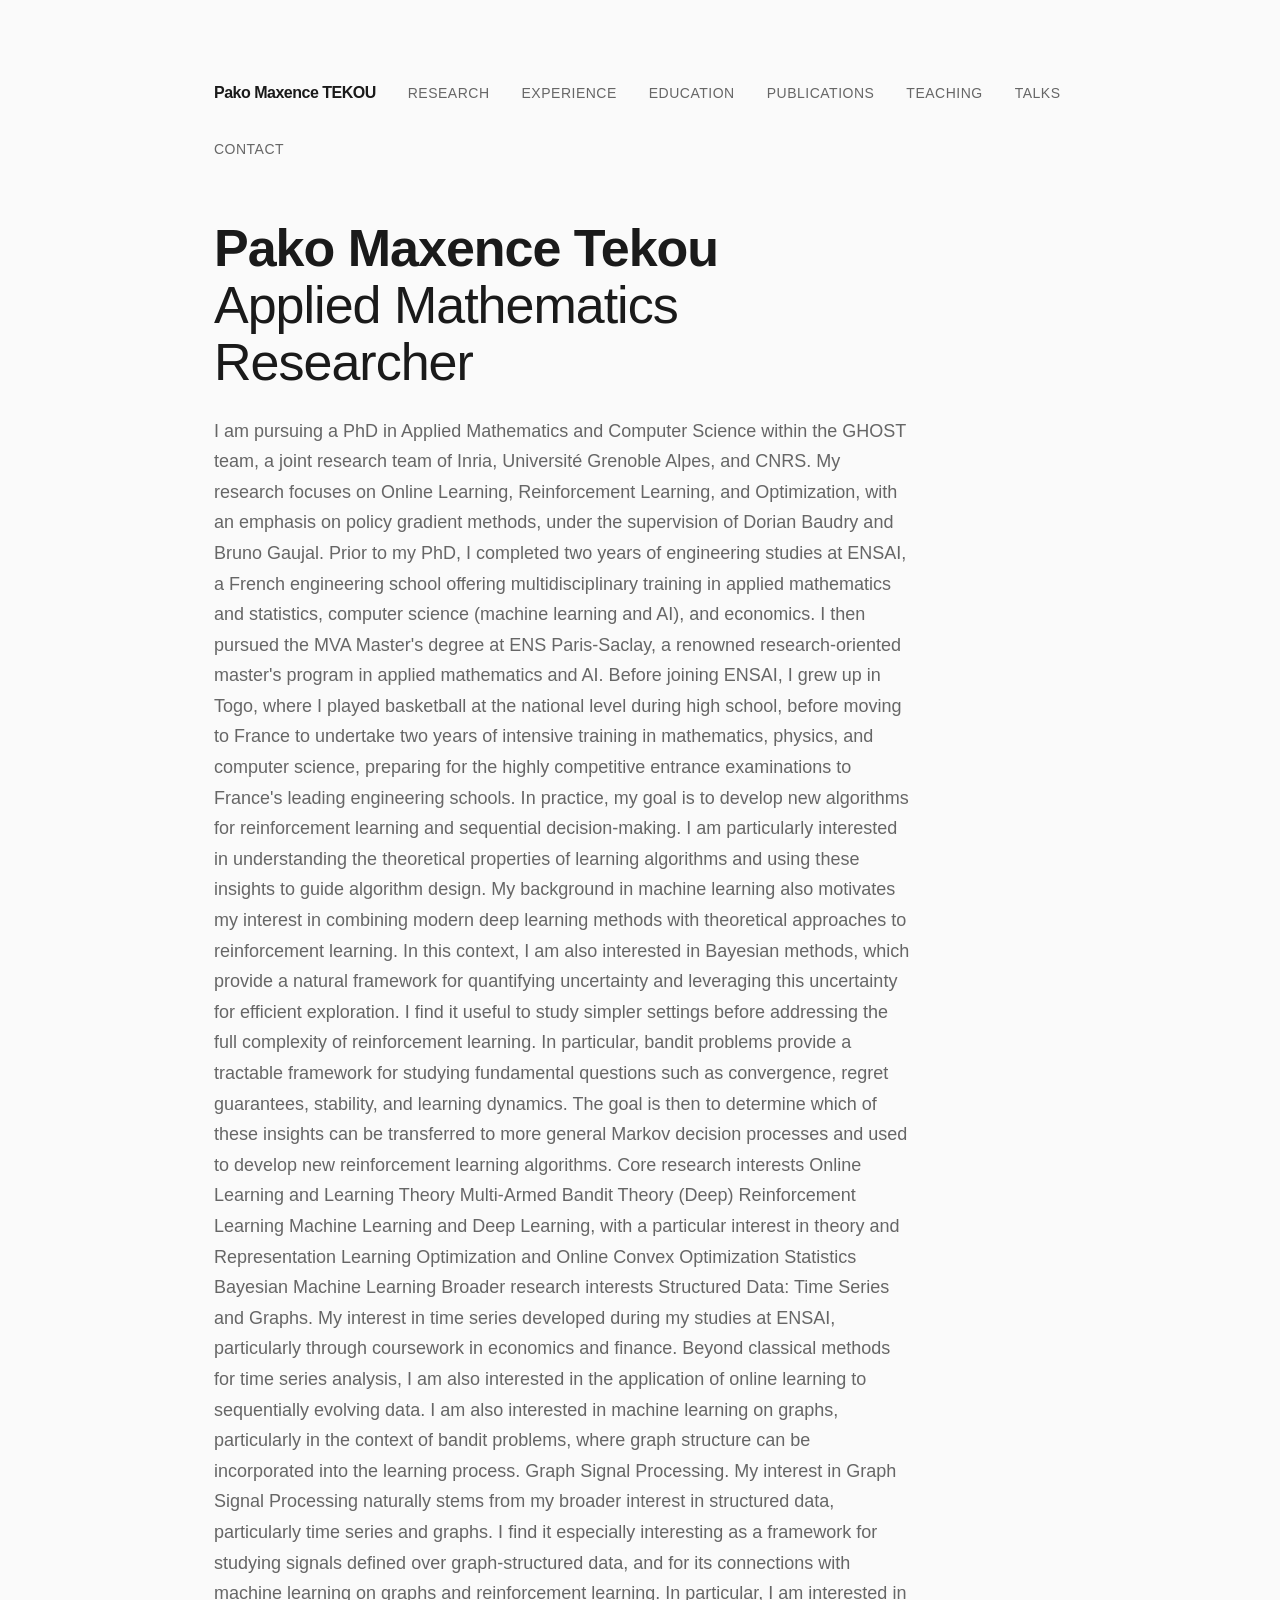
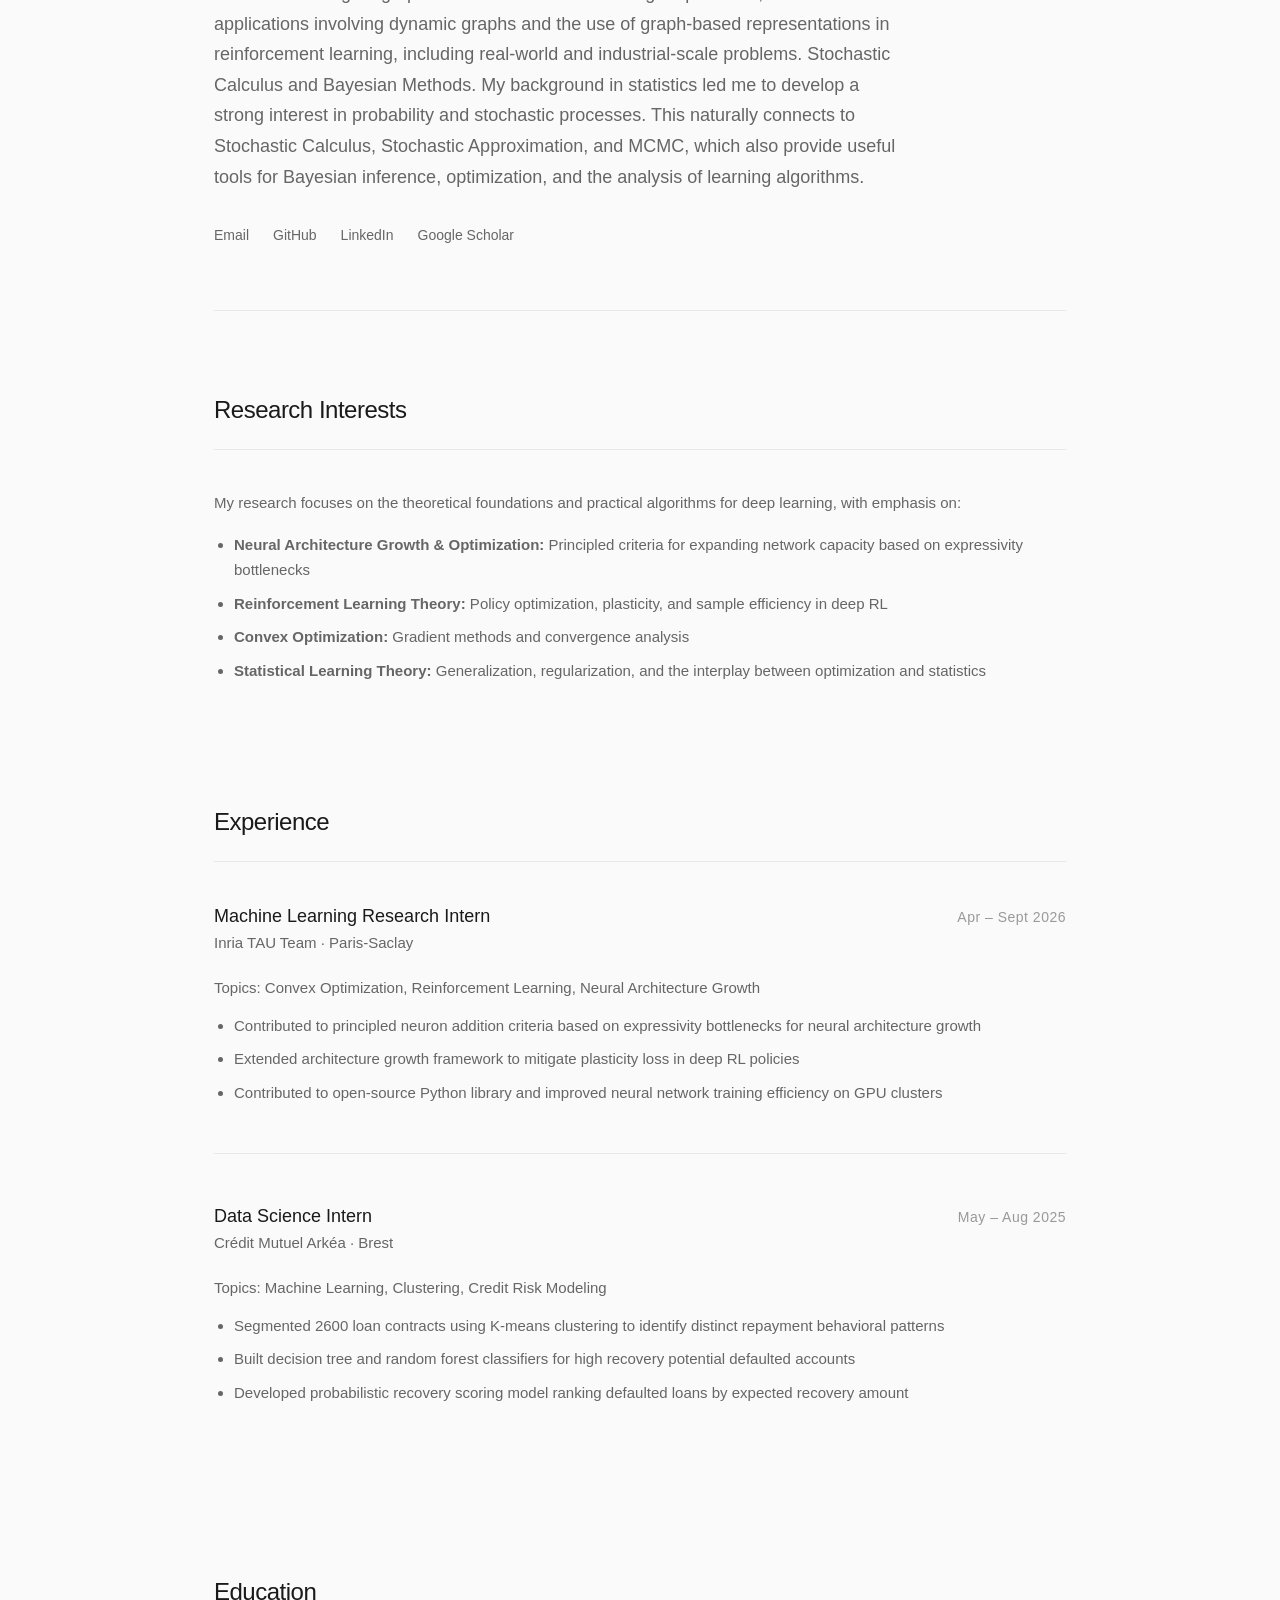
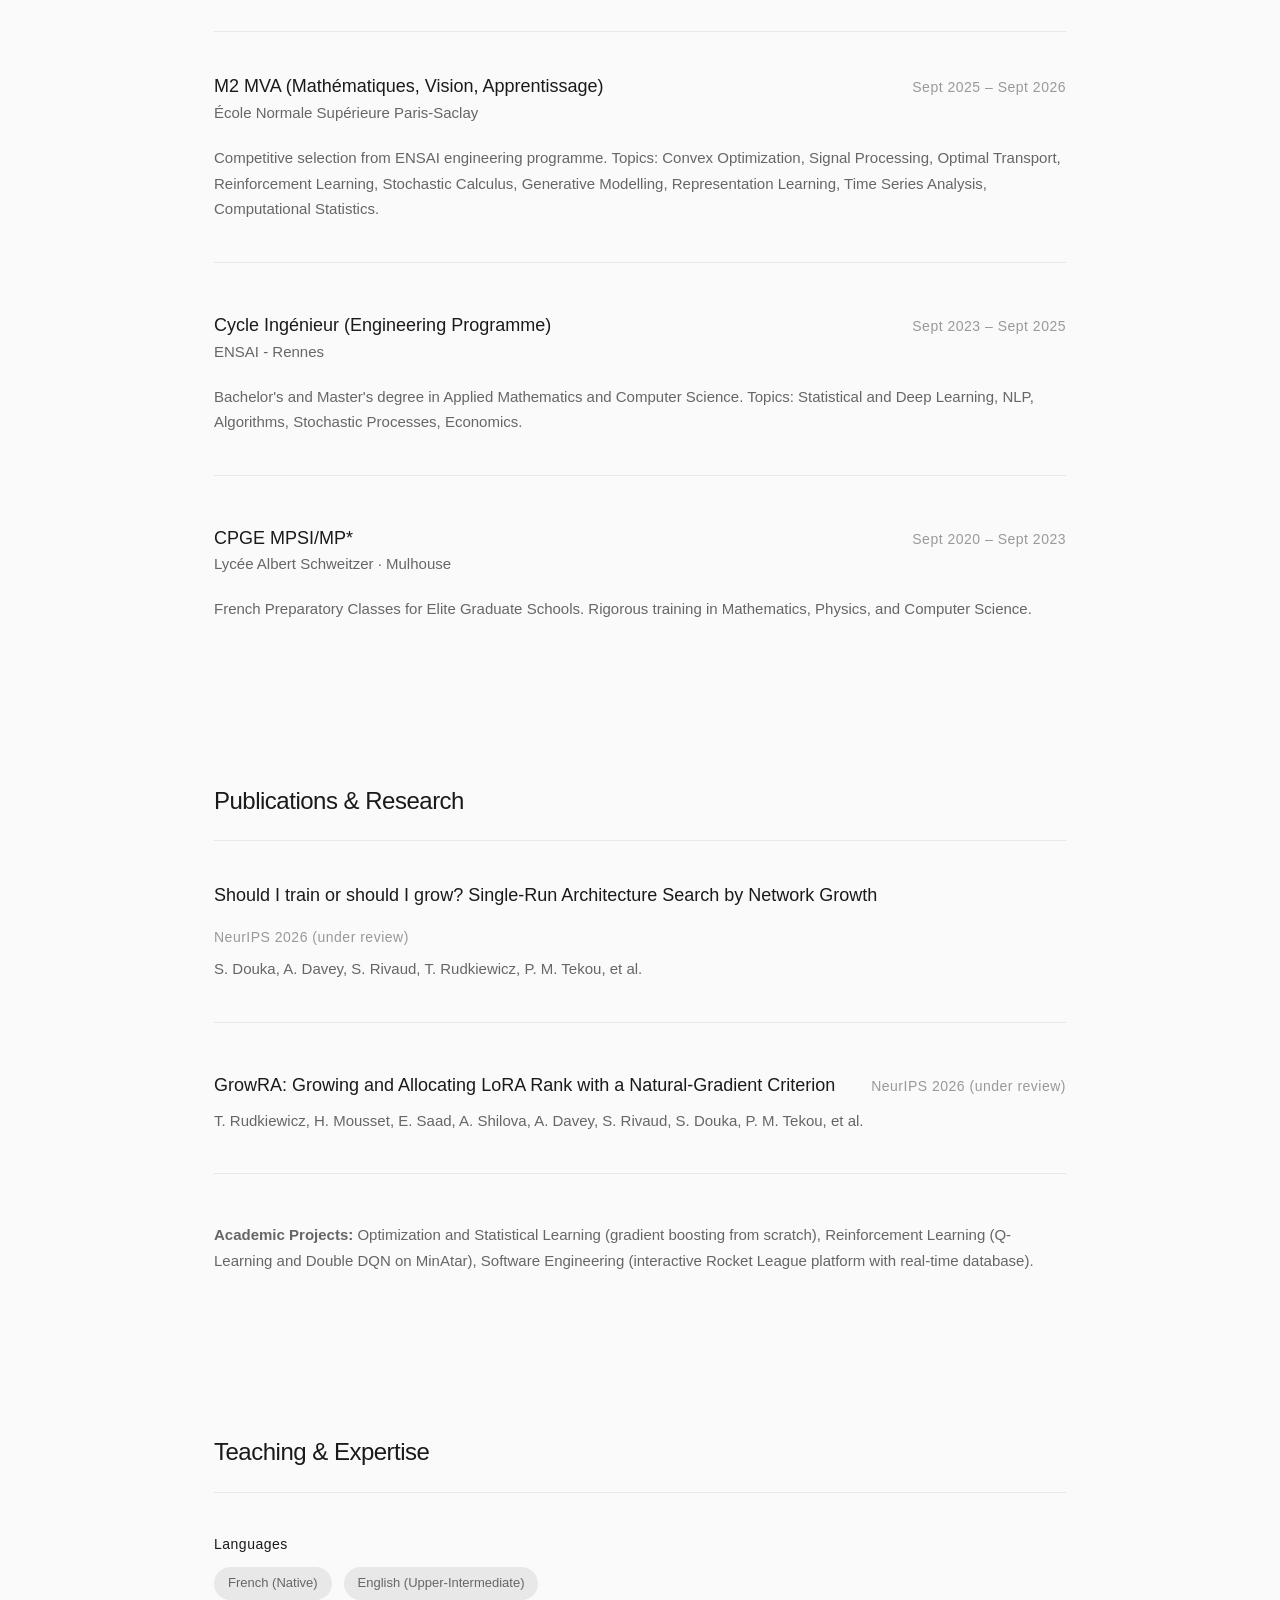
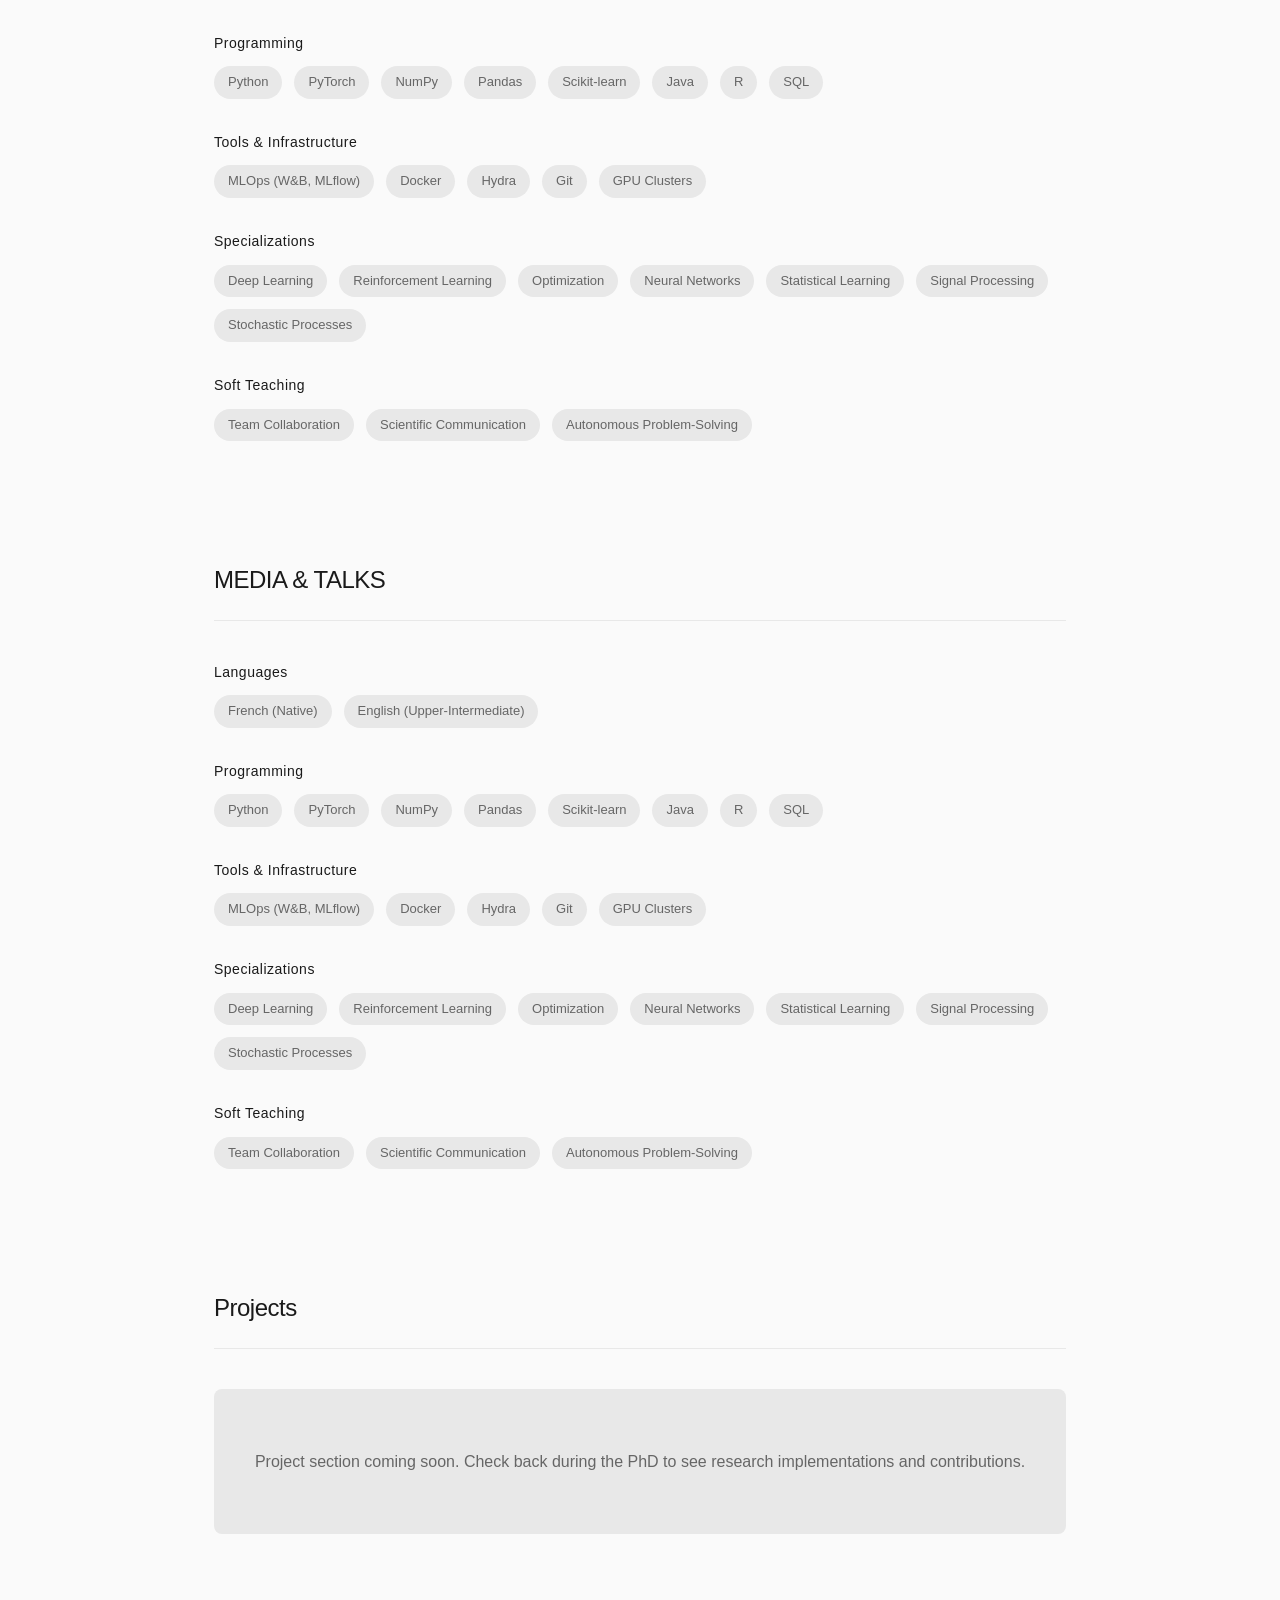
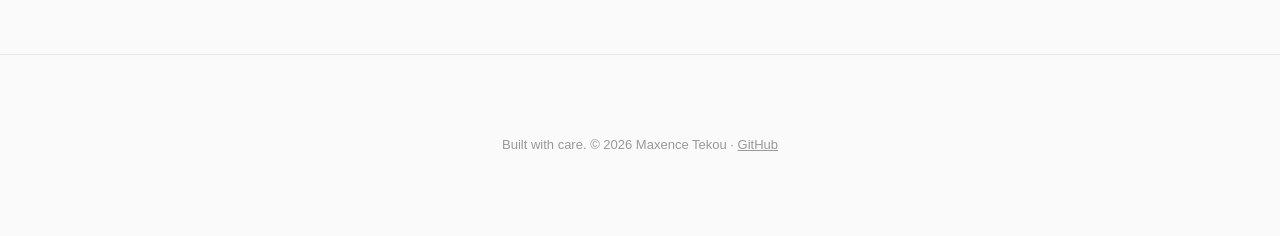
==== docs/index.html @ e15572fa "write the HOME page" ====
<!DOCTYPE html>
<html lang="en">

<head>
    <meta charset="UTF-8">
    <meta name="viewport" content="width=device-width, initial-scale=1.0">
    <meta name="description" content="Pako Maxence TEKOU - Applied Mathematics & Machine Learning. PhD in
    Online learning (Multi-armed bandits), Reinforcement Learning and Optimization">
    <meta name="author" content="Pako Maxence TEKOU">
    <meta property="og:title" content="Pako Maxence TEKOU">
    <meta property="og:description" content="Applied Mathematics researcher. PhD position in RL, Optimization & Theoretical ML.">
    <meta property="og:type" content="website">
    <title>Pako Maxence TEKOU - Applied Mathematics & ML</title>
    <style>
        * {
            margin: 0;
            padding: 0;
            box-sizing: border-box;
        }

        :root {
            --text: #1a1a1a;
            --text-secondary: #666666;
            --text-light: #999999;
            --bg: #fafafa;
            --border: #e8e8e8;
            --accent: #000;
            --transition: 0.25s cubic-bezier(0.4, 0, 0.2, 1);
        }

        @media (prefers-color-scheme: dark) {
            :root {
                --text: #f5f5f5;
                --text-secondary: #b0b0b0;
                --text-light: #808080;
                --bg: #0f0f0f;
                --border: #2a2a2a;
                --accent: #fff;
            }
        }

        body {
            font-family: -apple-system, BlinkMacSystemFont, 'Segoe UI', 'Helvetica Neue', sans-serif;
            background-color: var(--bg);
            color: var(--text);
            line-height: 1.6;
            font-size: 16px;
            overflow-x: hidden;
        }

        /* Layout */
        .container {
            max-width: 900px;
            margin: 0 auto;
            padding: 0 24px;
        }

        header {
            padding: 80px 0 60px;
            border-bottom: 1px solid var(--border);
            margin-bottom: 80px;
        }

        nav {
            display: flex;
            gap: 32px;
            margin-bottom: 60px;
            flex-wrap: wrap;
            align-items: center;
        }

        nav a {
            text-decoration: none;
            color: var(--text-secondary);
            font-size: 14px;
            letter-spacing: 0.5px;
            text-transform: uppercase;
            transition: color var(--transition);
            font-weight: 500;
        }

        nav a:hover {
            color: var(--text);
        }

        .logo {
            color: var(--text);
            font-weight: 600;
            letter-spacing: -0.5px;
            font-size: 16px;
        }

        .header-intro {
            max-width: 700px;
        }

        .header-intro h1 {
            font-size: 52px;
            line-height: 1.1;
            margin-bottom: 24px;
            font-weight: 300;
            letter-spacing: -1px;
        }

        .header-intro .name {
            font-weight: 600;
        }

        .header-intro p {
            font-size: 18px;
            color: var(--text-secondary);
            line-height: 1.7;
            margin-bottom: 32px;
        }

        .contact-links {
            display: flex;
            gap: 24px;
            flex-wrap: wrap;
            font-size: 14px;
        }

        .contact-links a {
            text-decoration: none;
            color: var(--text-secondary);
            transition: color var(--transition);
            position: relative;
            padding-bottom: 2px;
            border-bottom: 1px solid transparent;
        }

        .contact-links a:hover {
            color: var(--text);
            border-bottom-color: var(--text);
        }

        /* Sections */
        section {
            margin-bottom: 120px;
        }

        section h2 {
            font-size: 24px;
            font-weight: 300;
            letter-spacing: -0.5px;
            margin-bottom: 40px;
            padding-bottom: 20px;
            border-bottom: 1px solid var(--border);
        }

        /* Experience & Education */
        .item {
            margin-bottom: 48px;
            padding-bottom: 40px;
            border-bottom: 1px solid var(--border);
        }

        .item:last-child {
            border-bottom: none;
        }

        .item-header {
            display: flex;
            justify-content: space-between;
            align-items: baseline;
            margin-bottom: 8px;
            flex-wrap: wrap;
            gap: 16px;
        }

        .item-title {
            font-size: 18px;
            font-weight: 500;
            color: var(--text);
        }

        .item-date {
            font-size: 14px;
            color: var(--text-light);
            letter-spacing: 0.5px;
        }

        .item-subtitle {
            font-size: 15px;
            color: var(--text-secondary);
            margin-bottom: 12px;
        }

        .item-description {
            color: var(--text-secondary);
            font-size: 15px;
            line-height: 1.7;
        }

        .item-description li {
            margin-left: 20px;
            margin-bottom: 8px;
        }

        /* Teaching */
        .teaching-category {
            margin-bottom: 32px;
        }

        .teaching-category-title {
            font-weight: 500;
            color: var(--text);
            font-size: 14px;
            margin-bottom: 12px;
            letter-spacing: 0.5px;
        }

        .teaching-tags {
            display: flex;
            flex-wrap: wrap;
            gap: 12px;
        }

        .teaching-tag {
            background-color: var(--border);
            color: var(--text-secondary);
            padding: 6px 14px;
            border-radius: 20px;
            font-size: 13px;
            transition: all var(--transition);
            cursor: default;
        }

        .teaching-tag:hover {
            background-color: var(--accent);
            color: var(--bg);
        }

        /* Projects placeholder */
        .project-placeholder {
            padding: 60px 24px;
            background-color: var(--border);
            border-radius: 8px;
            text-align: center;
            color: var(--text-secondary);
        }

        /* Footer */
        footer {
            padding: 80px 0;
            margin-top: 120px;
            border-top: 1px solid var(--border);
            text-align: center;
            font-size: 13px;
            color: var(--text-light);
        }

        /* Responsive */
        @media (max-width: 700px) {
            .container {
                padding: 0 16px;
            }

            header {
                padding: 60px 0 40px;
                margin-bottom: 60px;
            }

            .header-intro h1 {
                font-size: 36px;
            }

            .header-intro p {
                font-size: 16px;
            }

            nav {
                gap: 20px;
            }

            section {
                margin-bottom: 80px;
            }

            section h2 {
                font-size: 20px;
                margin-bottom: 32px;
            }

            .item-header {
                flex-direction: column;
                align-items: flex-start;
            }

            .item-date {
                order: -1;
            }
        }

        /* Smooth scrolling */
        html {
            scroll-behavior: smooth;
        }

        /* Selection */
        ::selection {
            background-color: var(--accent);
            color: var(--bg);
        }
    </style>
</head>

<body>
    <div class="container">
        <header id="top">
            <nav>
                <span class="logo">Pako Maxence TEKOU</span>
                <a href="#research">Research</a>
                <a href="#experience">Experience</a>
                <a href="#education">Education</a>
                <a href="#publications">Publications</a>
                <a href="#teaching">Teaching</a>
                <a href="#talks">Talks</a>
                <a href="#contact">Contact</a>
            </nav>

            <div class="header-intro">
                <h1>
                    <span class="name">Pako Maxence Tekou</span><br>
                    Applied Mathematics Researcher
                </h1>
                <p>
                    I am pursuing a PhD in Applied Mathematics and Computer Science within the GHOST team, a joint research team of
                    Inria, Université Grenoble Alpes, and CNRS. My research focuses on Online Learning, Reinforcement Learning, and
                    Optimization, with an emphasis on policy gradient methods, under the supervision of Dorian Baudry and Bruno Gaujal.

                    Prior to my PhD, I completed two years of engineering studies at ENSAI, a French engineering school offering
                    multidisciplinary training in applied mathematics and statistics, computer science (machine learning and AI),
                    and economics. I then pursued the MVA Master's degree at ENS Paris-Saclay, a renowned research-oriented master's
                    program in applied mathematics and AI.

                    Before joining ENSAI, I grew up in Togo, where I played basketball at the national level during high school,
                    before moving to France to undertake two years of intensive training in mathematics, physics, and computer science,
                    preparing for the highly competitive entrance examinations to France's leading engineering schools.


                    In practice, my goal is to develop new algorithms for reinforcement learning and sequential decision-making.
                    I am particularly interested in understanding the theoretical properties of learning algorithms and using these
                    insights to guide algorithm design. My background in machine learning also motivates my interest in combining
                    modern deep learning methods with theoretical approaches to reinforcement learning. In this context,
                    I am also interested in Bayesian methods, which provide a natural framework for quantifying uncertainty and
                    leveraging this uncertainty for efficient exploration.

                    I find it useful to study simpler settings before addressing the full complexity of reinforcement learning.
                    In particular, bandit problems provide a tractable framework for studying fundamental questions such as convergence,
                    regret guarantees, stability, and learning dynamics. The goal is then to determine which of these insights
                    can be transferred to more general Markov decision processes and used to develop new reinforcement learning
                    algorithms.

                    Core research interests
                    Online Learning and Learning Theory
                    Multi-Armed Bandit Theory
                    (Deep) Reinforcement Learning
                    Machine Learning and Deep Learning, with a particular interest in theory and Representation Learning
                    Optimization and Online Convex Optimization
                    Statistics
                    Bayesian Machine Learning



                    Broader research interests
                    Structured Data: Time Series and Graphs. My interest in time series developed during my studies at ENSAI,
                    particularly through coursework in economics and finance. Beyond classical methods for time series analysis,
                    I am also interested in the application of online learning to sequentially evolving data. I am also interested
                    in machine learning on graphs, particularly in the context of bandit problems, where graph structure can be
                    incorporated into the learning process.

                    Graph Signal Processing. My interest in Graph Signal Processing naturally stems from my broader interest in
                    structured data, particularly time series and graphs. I find it especially interesting as a framework for studying
                    signals defined over graph-structured data, and for its connections with machine learning on graphs and reinforcement
                    learning. In particular, I am interested in applications involving dynamic graphs and the use of graph-based
                    representations in reinforcement learning, including real-world and industrial-scale problems.

                    Stochastic Calculus and Bayesian Methods. My background in statistics led me to develop a strong interest in
                    probability and stochastic processes. This naturally connects to Stochastic Calculus, Stochastic Approximation,
                    and MCMC, which also provide useful tools for Bayesian inference, optimization, and the analysis of learning
                    algorithms.
                </p>
                <div class="contact-links" id="contact">
                    <a href="mailto:tekoumax15@gmail.com">Email</a>
                    <a href="https://github.com/maxencelebaron" target="_blank">GitHub</a>
                    <a href="https://linkedin.com/in/pakomaxencetekou" target="_blank">LinkedIn</a>
                    <a href="https://scholar.google.com" target="_blank">Google Scholar</a>
                </div>
            </div>
        </header>

        <section id="research">
            <h2>Research Interests</h2>
            <div class="item-description">
                <p>
                    My research focuses on the theoretical foundations and practical algorithms for deep learning,
                    with emphasis on:
                </p>
                <ul style="margin-top: 16px;">
                    <li><strong>Neural Architecture Growth & Optimization:</strong> Principled criteria for expanding network capacity based on expressivity bottlenecks</li>
                    <li><strong>Reinforcement Learning Theory:</strong> Policy optimization, plasticity, and sample efficiency in deep RL</li>
                    <li><strong>Convex Optimization:</strong> Gradient methods and convergence analysis</li>
                    <li><strong>Statistical Learning Theory:</strong> Generalization, regularization, and the interplay between optimization and statistics</li>
                </ul>
            </div>
        </section>

        <section id="experience">
            <h2>Experience</h2>

            <div class="item">
                <div class="item-header">
                    <div>
                        <div class="item-title">Machine Learning Research Intern</div>
                        <div class="item-subtitle">Inria TAU Team · Paris-Saclay</div>
                    </div>
                    <div class="item-date">Apr – Sept 2026</div>
                </div>
                <div class="item-description">
                    Topics: Convex Optimization, Reinforcement Learning, Neural Architecture Growth
                    <ul style="margin-top: 12px;">
                        <li>Contributed to principled neuron addition criteria based on expressivity bottlenecks for neural architecture growth</li>
                        <li>Extended architecture growth framework to mitigate plasticity loss in deep RL policies</li>
                        <li>Contributed to open-source Python library and improved neural network training efficiency on GPU clusters</li>
                    </ul>
                </div>
            </div>

            <div class="item">
                <div class="item-header">
                    <div>
                        <div class="item-title">Data Science Intern</div>
                        <div class="item-subtitle">Crédit Mutuel Arkéa · Brest</div>
                    </div>
                    <div class="item-date">May – Aug 2025</div>
                </div>
                <div class="item-description">
                    Topics: Machine Learning, Clustering, Credit Risk Modeling
                    <ul style="margin-top: 12px;">
                        <li>Segmented 2600 loan contracts using K-means clustering to identify distinct repayment behavioral patterns</li>
                        <li>Built decision tree and random forest classifiers for high recovery potential defaulted accounts</li>
                        <li>Developed probabilistic recovery scoring model ranking defaulted loans by expected recovery amount</li>
                    </ul>
                </div>
            </div>
        </section>

        <section id="education">
            <h2>Education</h2>

            <div class="item">
                <div class="item-header">
                    <div>
                        <div class="item-title">M2 MVA (Mathématiques, Vision, Apprentissage)</div>
                        <div class="item-subtitle">École Normale Supérieure Paris-Saclay</div>
                    </div>
                    <div class="item-date">Sept 2025 – Sept 2026</div>
                </div>
                <div class="item-description">
                    Competitive selection from ENSAI engineering programme. Topics: Convex Optimization,
                    Signal Processing, Optimal Transport, Reinforcement Learning, Stochastic Calculus,
                    Generative Modelling, Representation Learning, Time Series Analysis, Computational Statistics.
                </div>
            </div>

            <div class="item">
                <div class="item-header">
                    <div>
                        <div class="item-title">Cycle Ingénieur (Engineering Programme)</div>
                        <div class="item-subtitle">ENSAI - Rennes</div>
                    </div>
                    <div class="item-date">Sept 2023 – Sept 2025</div>
                </div>
                <div class="item-description">
                    Bachelor's and Master's degree in Applied Mathematics and Computer Science.
                    Topics: Statistical and Deep Learning, NLP, Algorithms, Stochastic Processes, Economics.
                </div>
            </div>

            <div class="item">
                <div class="item-header">
                    <div>
                        <div class="item-title">CPGE MPSI/MP*</div>
                        <div class="item-subtitle">Lycée Albert Schweitzer · Mulhouse</div>
                    </div>
                    <div class="item-date">Sept 2020 – Sept 2023</div>
                </div>
                <div class="item-description">
                    French Preparatory Classes for Elite Graduate Schools.
                    Rigorous training in Mathematics, Physics, and Computer Science.
                </div>
            </div>
        </section>

        <section id="publications">
            <h2>Publications & Research</h2>

            <div class="item">
                <div class="item-header">
                    <div>
                        <div class="item-title">Should I train or should I grow? Single-Run Architecture Search by Network Growth</div>
                    </div>
                    <div class="item-date">NeurIPS 2026 (under review)</div>
                </div>
                <div class="item-description">
                    S. Douka, A. Davey, S. Rivaud, T. Rudkiewicz, P. M. Tekou, et al.
                </div>
            </div>

            <div class="item">
                <div class="item-header">
                    <div>
                        <div class="item-title">GrowRA: Growing and Allocating LoRA Rank with a Natural-Gradient Criterion</div>
                    </div>
                    <div class="item-date">NeurIPS 2026 (under review)</div>
                </div>
                <div class="item-description">
                    T. Rudkiewicz, H. Mousset, E. Saad, A. Shilova, A. Davey, S. Rivaud, S. Douka, P. M. Tekou, et al.
                </div>
            </div>

            <div class="item" style="border-bottom: none;">
                <div class="item-description">
                    <strong>Academic Projects:</strong> Optimization and Statistical Learning (gradient boosting from scratch),
                    Reinforcement Learning (Q-Learning and Double DQN on MinAtar), Software Engineering (interactive Rocket League
                    platform with real-time database).
                </div>
            </div>
        </section>

        <section id="teaching">
            <h2>Teaching & Expertise</h2>

            <div class="teaching-category">
                <div class="teaching-category-title">Languages</div>
                <div class="teaching-tags">
                    <span class="teaching-tag">French (Native)</span>
                    <span class="teaching-tag">English (Upper-Intermediate)</span>
                </div>
            </div>

            <div class="teaching-category">
                <div class="teaching-category-title">Programming</div>
                <div class="teaching-tags">
                    <span class="teaching-tag">Python</span>
                    <span class="teaching-tag">PyTorch</span>
                    <span class="teaching-tag">NumPy</span>
                    <span class="teaching-tag">Pandas</span>
                    <span class="teaching-tag">Scikit-learn</span>
                    <span class="teaching-tag">Java</span>
                    <span class="teaching-tag">R</span>
                    <span class="teaching-tag">SQL</span>
                </div>
            </div>

            <div class="teaching-category">
                <div class="teaching-category-title">Tools & Infrastructure</div>
                <div class="teaching-tags">
                    <span class="teaching-tag">MLOps (W&B, MLflow)</span>
                    <span class="teaching-tag">Docker</span>
                    <span class="teaching-tag">Hydra</span>
                    <span class="teaching-tag">Git</span>
                    <span class="teaching-tag">GPU Clusters</span>
                </div>
            </div>

            <div class="teaching-category">
                <div class="teaching-category-title">Specializations</div>
                <div class="teaching-tags">
                    <span class="teaching-tag">Deep Learning</span>
                    <span class="teaching-tag">Reinforcement Learning</span>
                    <span class="teaching-tag">Optimization</span>
                    <span class="teaching-tag">Neural Networks</span>
                    <span class="teaching-tag">Statistical Learning</span>
                    <span class="teaching-tag">Signal Processing</span>
                    <span class="teaching-tag">Stochastic Processes</span>
                </div>
            </div>

            <div class="teaching-category">
                <div class="teaching-category-title">Soft Teaching</div>
                <div class="teaching-tags">
                    <span class="teaching-tag">Team Collaboration</span>
                    <span class="teaching-tag">Scientific Communication</span>
                    <span class="teaching-tag">Autonomous Problem-Solving</span>
                </div>
            </div>
        </section>

        <section id="talks">
            <h2>MEDIA & TALKS</h2>

            <div class="teaching-category">
                <div class="teaching-category-title">Languages</div>
                <div class="teaching-tags">
                    <span class="teaching-tag">French (Native)</span>
                    <span class="teaching-tag">English (Upper-Intermediate)</span>
                </div>
            </div>

            <div class="teaching-category">
                <div class="teaching-category-title">Programming</div>
                <div class="teaching-tags">
                    <span class="teaching-tag">Python</span>
                    <span class="teaching-tag">PyTorch</span>
                    <span class="teaching-tag">NumPy</span>
                    <span class="teaching-tag">Pandas</span>
                    <span class="teaching-tag">Scikit-learn</span>
                    <span class="teaching-tag">Java</span>
                    <span class="teaching-tag">R</span>
                    <span class="teaching-tag">SQL</span>
                </div>
            </div>

            <div class="teaching-category">
                <div class="teaching-category-title">Tools & Infrastructure</div>
                <div class="teaching-tags">
                    <span class="teaching-tag">MLOps (W&B, MLflow)</span>
                    <span class="teaching-tag">Docker</span>
                    <span class="teaching-tag">Hydra</span>
                    <span class="teaching-tag">Git</span>
                    <span class="teaching-tag">GPU Clusters</span>
                </div>
            </div>

            <div class="teaching-category">
                <div class="teaching-category-title">Specializations</div>
                <div class="teaching-tags">
                    <span class="teaching-tag">Deep Learning</span>
                    <span class="teaching-tag">Reinforcement Learning</span>
                    <span class="teaching-tag">Optimization</span>
                    <span class="teaching-tag">Neural Networks</span>
                    <span class="teaching-tag">Statistical Learning</span>
                    <span class="teaching-tag">Signal Processing</span>
                    <span class="teaching-tag">Stochastic Processes</span>
                </div>
            </div>

            <div class="teaching-category">
                <div class="teaching-category-title">Soft Teaching</div>
                <div class="teaching-tags">
                    <span class="teaching-tag">Team Collaboration</span>
                    <span class="teaching-tag">Scientific Communication</span>
                    <span class="teaching-tag">Autonomous Problem-Solving</span>
                </div>
            </div>
        </section>

        <section>
            <h2>Projects</h2>
            <div class="project-placeholder">
                <p>Project section coming soon. Check back during the PhD to see research implementations and contributions.</p>
            </div>
        </section>
    </div>

    <footer>
        <p>Built with care. © 2026 Maxence Tekou · <a href="https://github.com/maxencelebaron" target="_blank" style="color: inherit; text-decoration: underline;">GitHub</a></p>
    </footer>
</body>

</html>
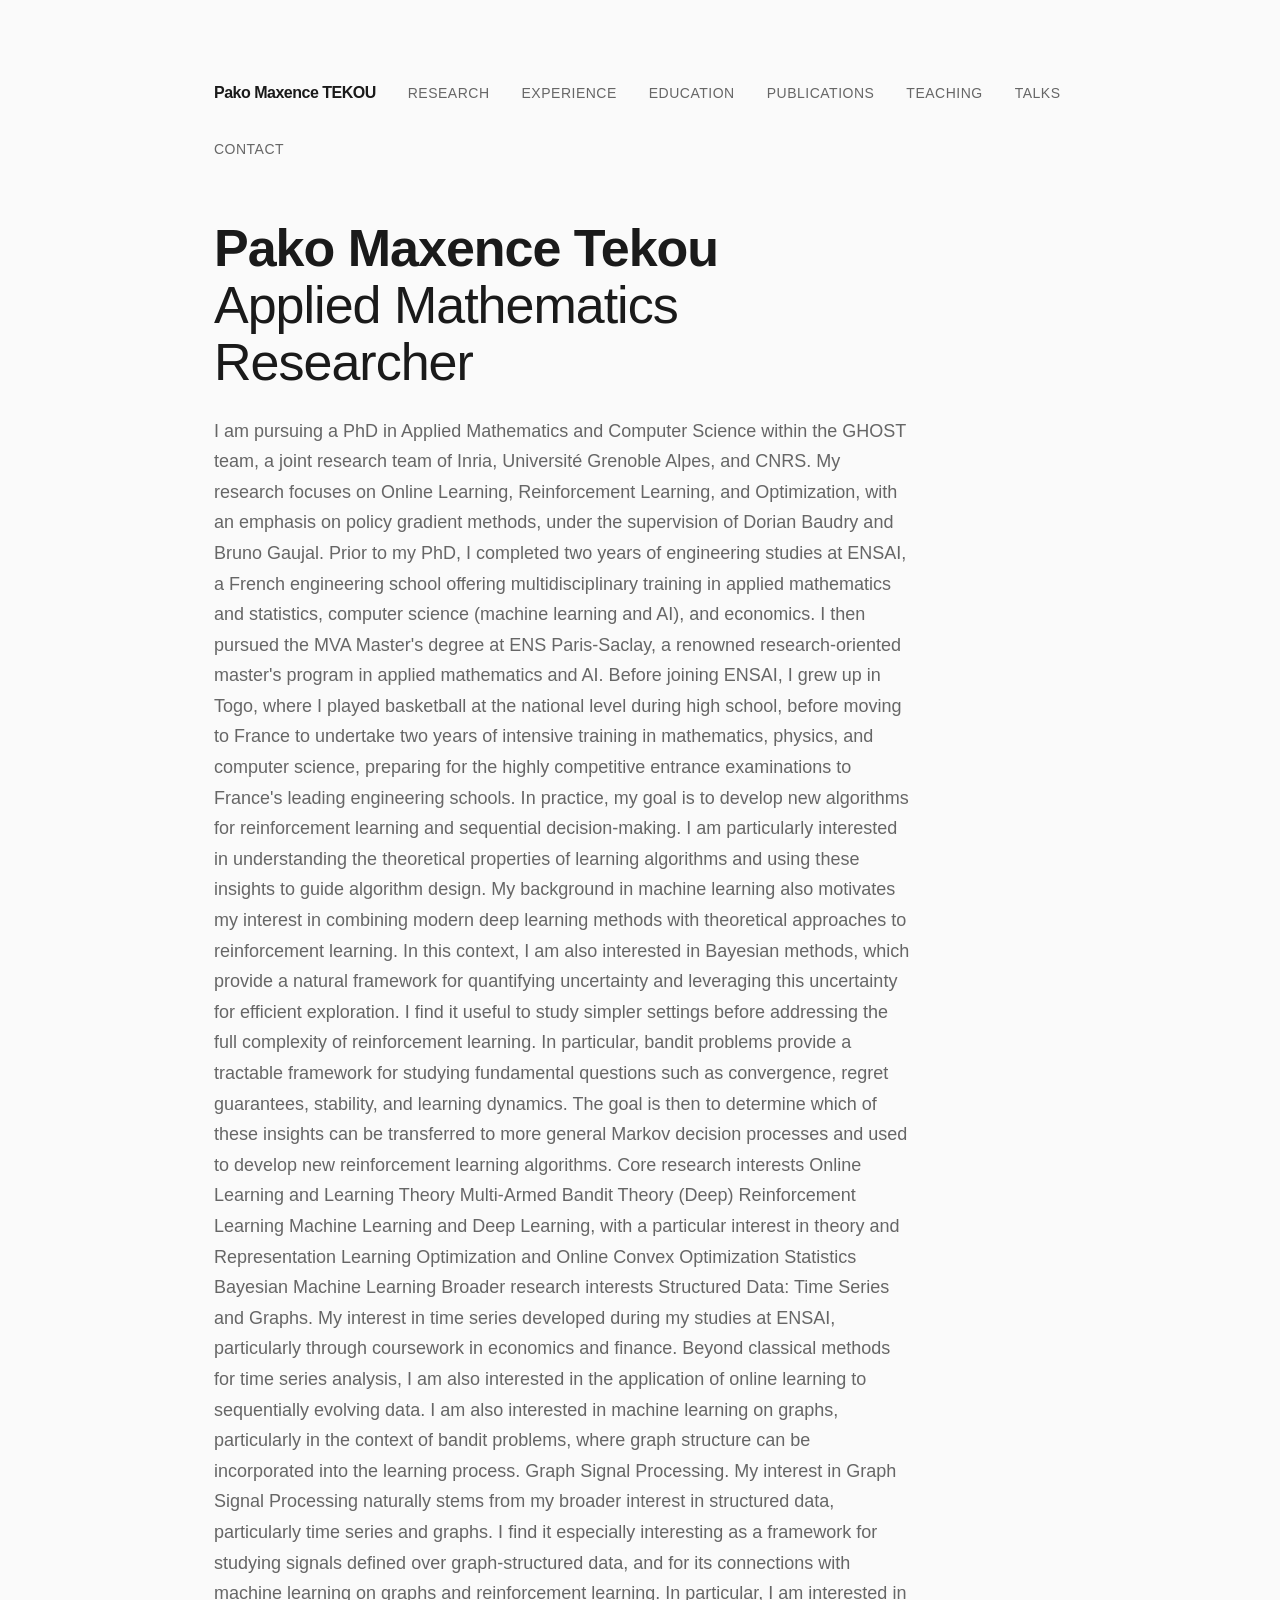
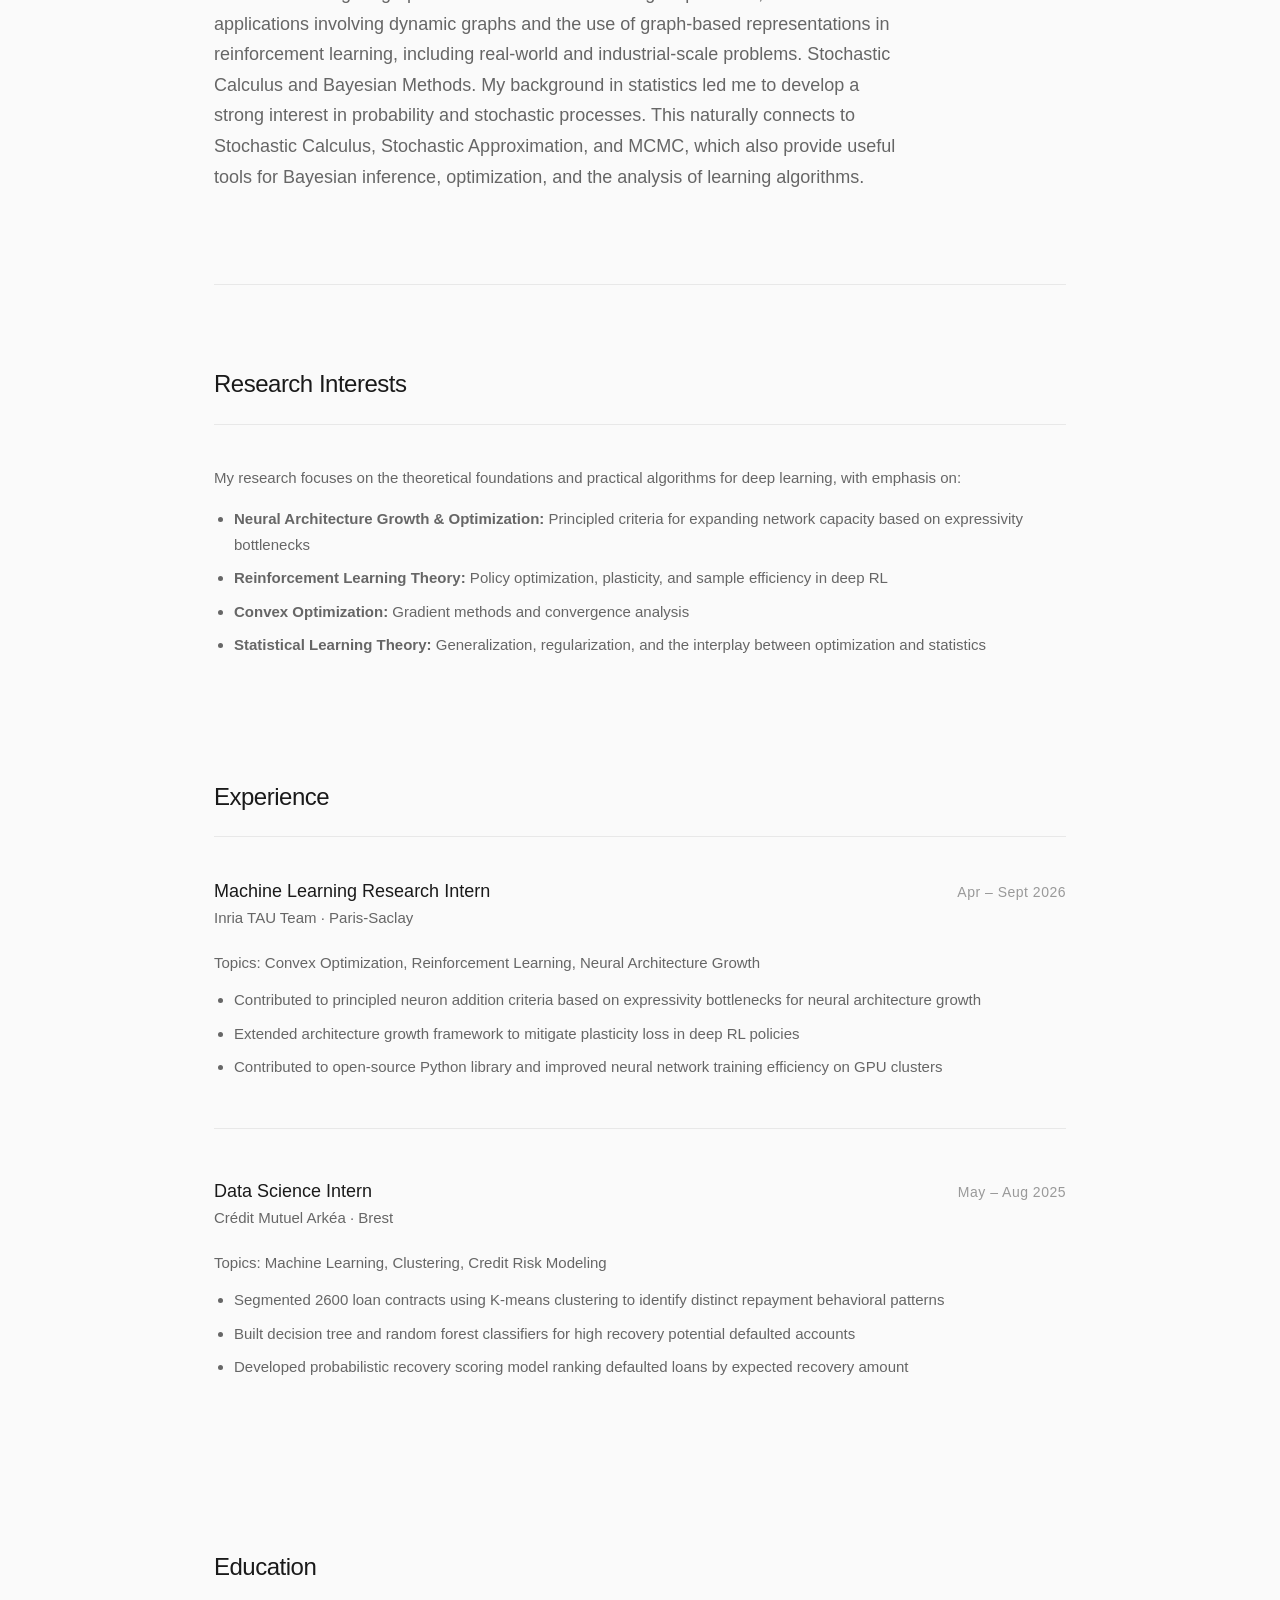
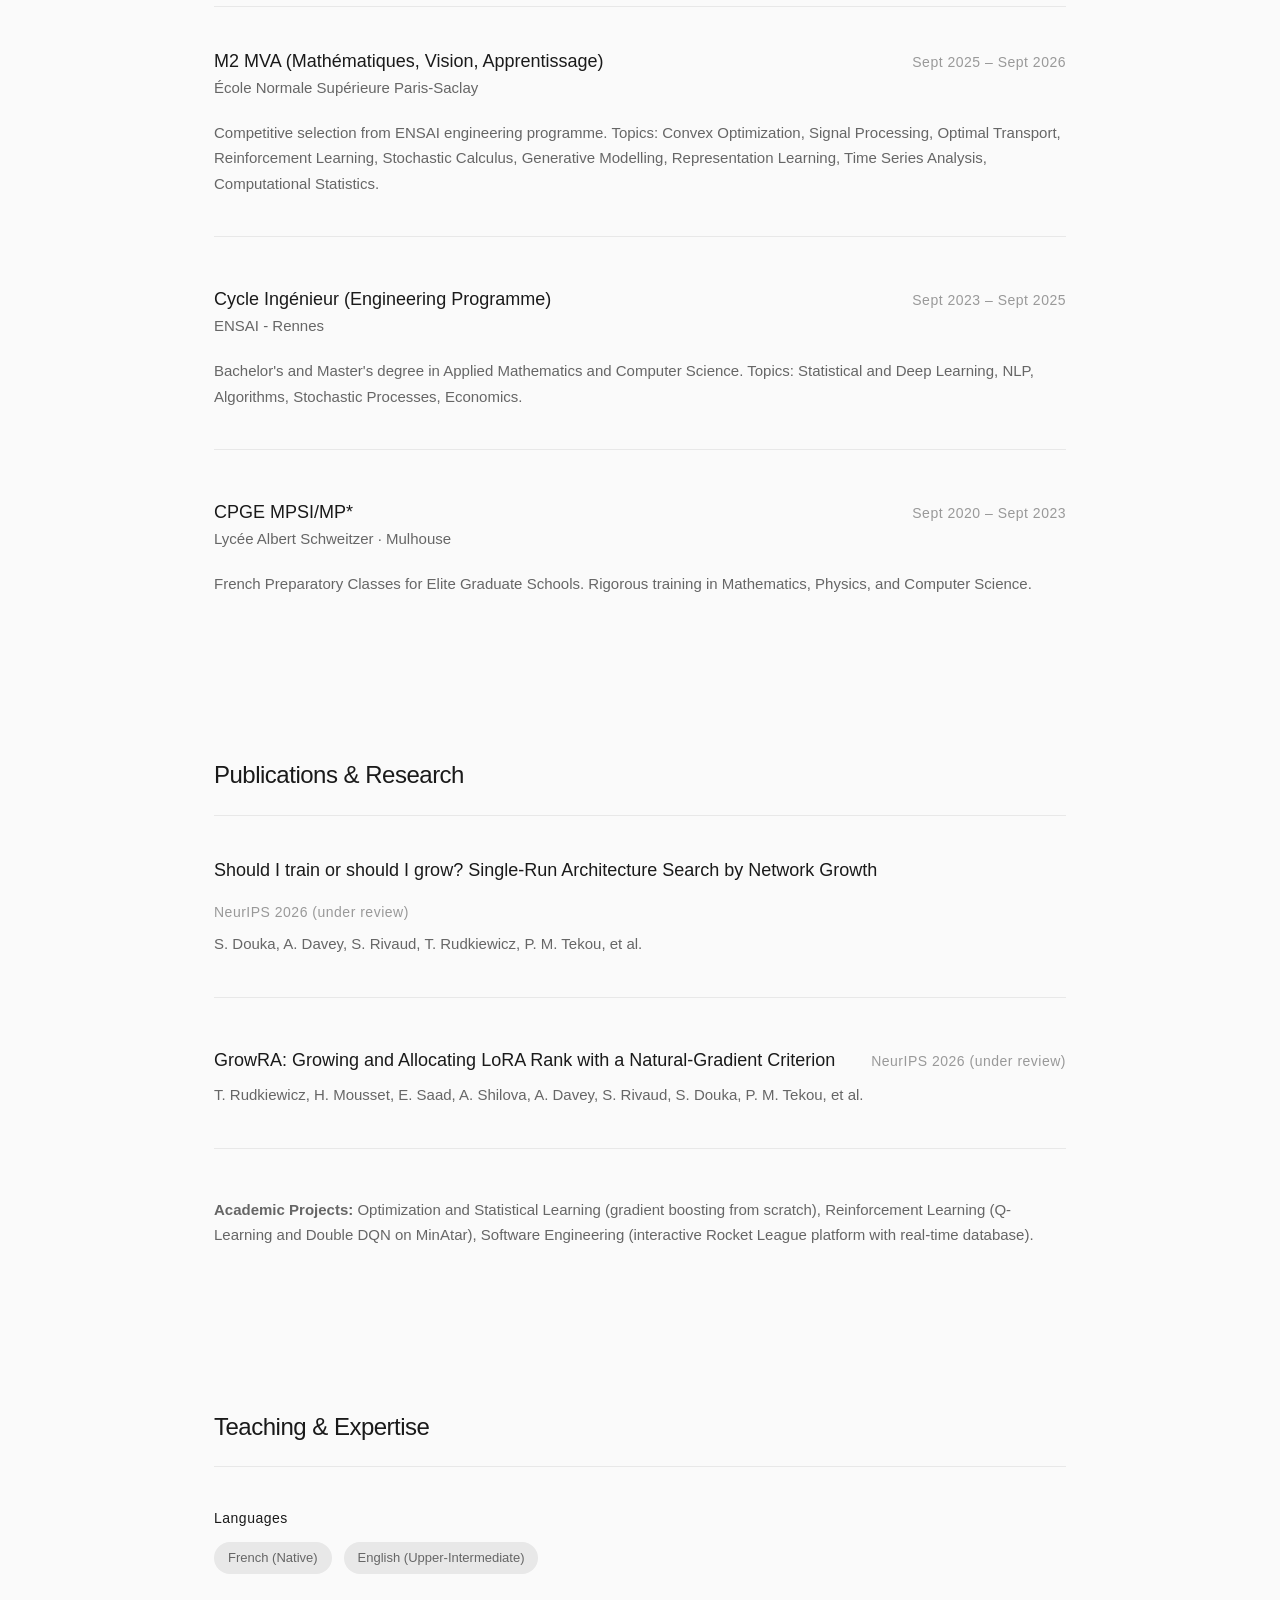
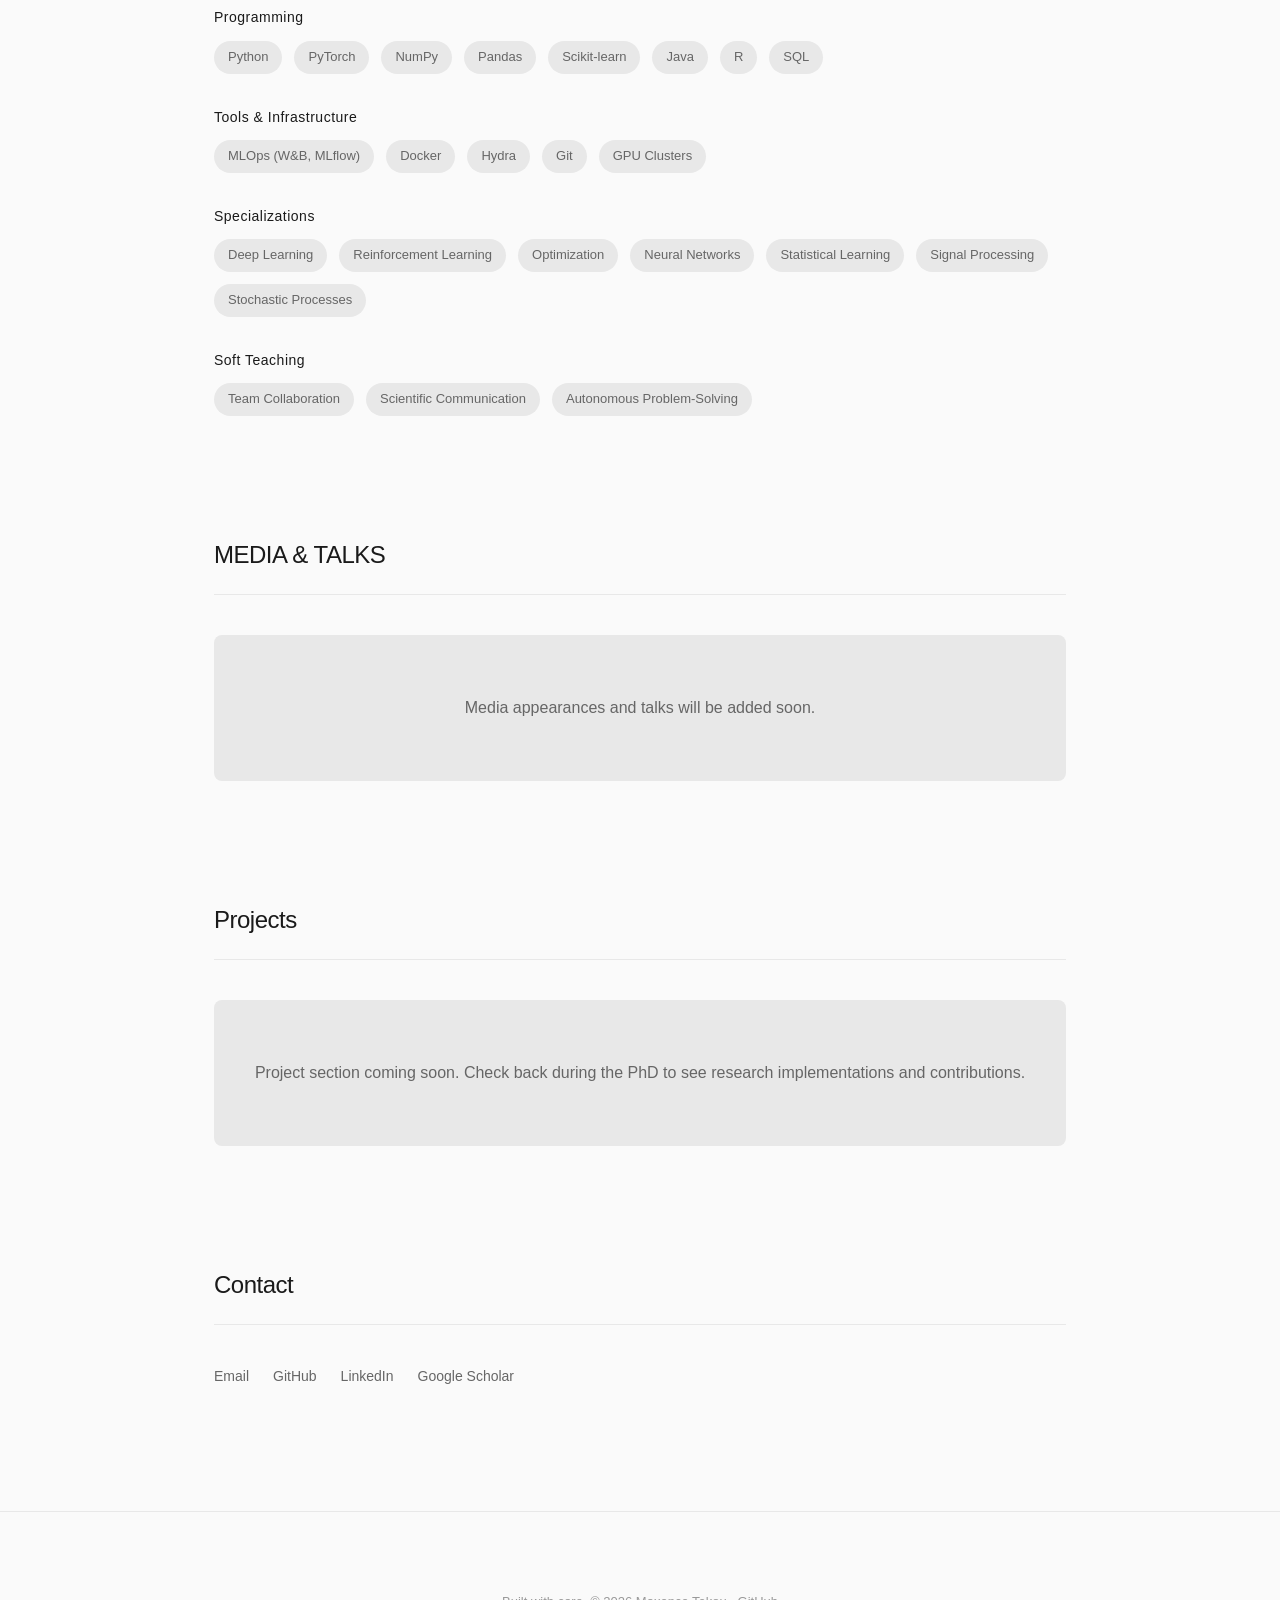
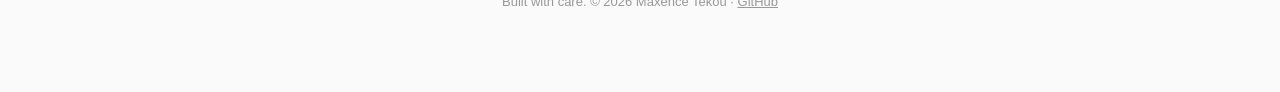
==== commit b38ec2b2: "fix "MEDIA & TALKS part bug"" ====
--- a/docs/index.html
+++ b/docs/index.html
@@ -381,12 +381,6 @@
                     and MCMC, which also provide useful tools for Bayesian inference, optimization, and the analysis of learning
                     algorithms.
                 </p>
-                <div class="contact-links" id="contact">
-                    <a href="mailto:tekoumax15@gmail.com">Email</a>
-                    <a href="https://github.com/maxencelebaron" target="_blank">GitHub</a>
-                    <a href="https://linkedin.com/in/pakomaxencetekou" target="_blank">LinkedIn</a>
-                    <a href="https://scholar.google.com" target="_blank">Google Scholar</a>
-                </div>
             </div>
         </header>
 
@@ -590,60 +584,8 @@
 
         <section id="talks">
             <h2>MEDIA & TALKS</h2>
-
-            <div class="teaching-category">
-                <div class="teaching-category-title">Languages</div>
-                <div class="teaching-tags">
-                    <span class="teaching-tag">French (Native)</span>
-                    <span class="teaching-tag">English (Upper-Intermediate)</span>
-                </div>
-            </div>
-
-            <div class="teaching-category">
-                <div class="teaching-category-title">Programming</div>
-                <div class="teaching-tags">
-                    <span class="teaching-tag">Python</span>
-                    <span class="teaching-tag">PyTorch</span>
-                    <span class="teaching-tag">NumPy</span>
-                    <span class="teaching-tag">Pandas</span>
-                    <span class="teaching-tag">Scikit-learn</span>
-                    <span class="teaching-tag">Java</span>
-                    <span class="teaching-tag">R</span>
-                    <span class="teaching-tag">SQL</span>
-                </div>
-            </div>
-
-            <div class="teaching-category">
-                <div class="teaching-category-title">Tools & Infrastructure</div>
-                <div class="teaching-tags">
-                    <span class="teaching-tag">MLOps (W&B, MLflow)</span>
-                    <span class="teaching-tag">Docker</span>
-                    <span class="teaching-tag">Hydra</span>
-                    <span class="teaching-tag">Git</span>
-                    <span class="teaching-tag">GPU Clusters</span>
-                </div>
-            </div>
-
-            <div class="teaching-category">
-                <div class="teaching-category-title">Specializations</div>
-                <div class="teaching-tags">
-                    <span class="teaching-tag">Deep Learning</span>
-                    <span class="teaching-tag">Reinforcement Learning</span>
-                    <span class="teaching-tag">Optimization</span>
-                    <span class="teaching-tag">Neural Networks</span>
-                    <span class="teaching-tag">Statistical Learning</span>
-                    <span class="teaching-tag">Signal Processing</span>
-                    <span class="teaching-tag">Stochastic Processes</span>
-                </div>
-            </div>
-
-            <div class="teaching-category">
-                <div class="teaching-category-title">Soft Teaching</div>
-                <div class="teaching-tags">
-                    <span class="teaching-tag">Team Collaboration</span>
-                    <span class="teaching-tag">Scientific Communication</span>
-                    <span class="teaching-tag">Autonomous Problem-Solving</span>
-                </div>
+            <div class="project-placeholder">
+                <p>Media appearances and talks will be added soon.</p>
             </div>
         </section>
 
@@ -653,6 +595,16 @@
                 <p>Project section coming soon. Check back during the PhD to see research implementations and contributions.</p>
             </div>
         </section>
+
+        <section id="contact">
+            <h2>Contact</h2>
+            <div class="contact-links">
+                <a href="mailto:tekoumax15@gmail.com">Email</a>
+                <a href="https://github.com/maxencelebaron" target="_blank">GitHub</a>
+                <a href="https://linkedin.com/in/pakomaxencetekou" target="_blank">LinkedIn</a>
+                <a href="https://scholar.google.com" target="_blank">Google Scholar</a>
+            </div>
+        </section>
     </div>
 
     <footer>
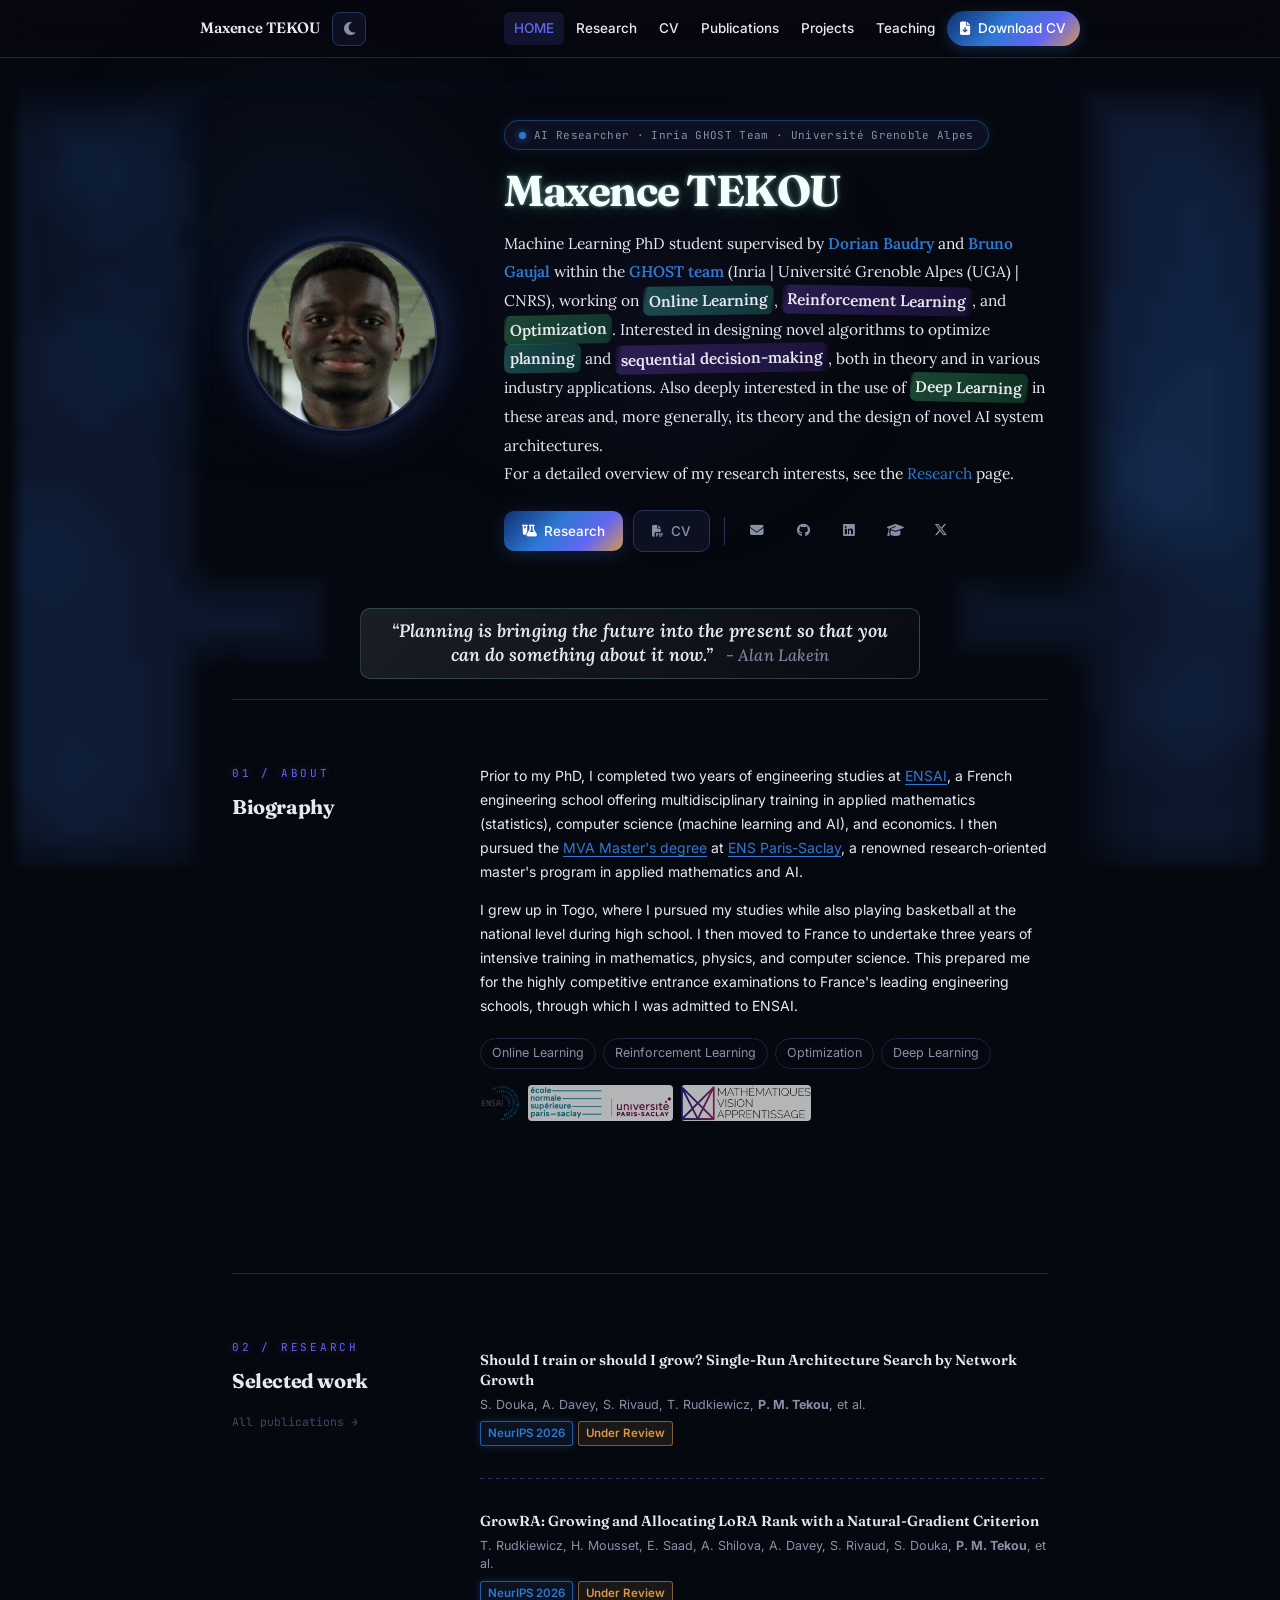
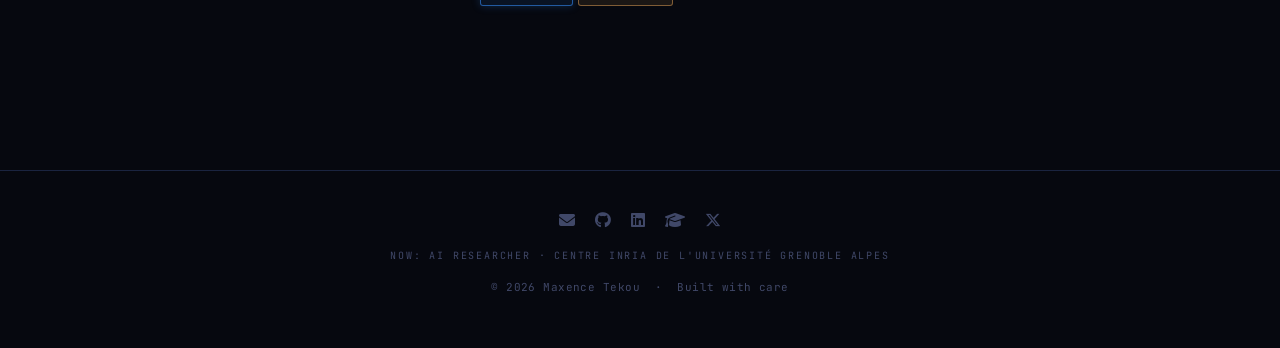
==== commit ba1645d9: "update my personal website" ====
--- a/docs/index.html
+++ b/docs/index.html
@@ -1,615 +1,210 @@
-<!DOCTYPE html>
-<html lang="en">
+﻿<!DOCTYPE html>
+<html lang="en" data-theme="dark">
 
 <head>
-    <meta charset="UTF-8">
-    <meta name="viewport" content="width=device-width, initial-scale=1.0">
-    <meta name="description" content="Pako Maxence TEKOU - Applied Mathematics & Machine Learning. PhD in
-    Online learning (Multi-armed bandits), Reinforcement Learning and Optimization">
-    <meta name="author" content="Pako Maxence TEKOU">
-    <meta property="og:title" content="Pako Maxence TEKOU">
-    <meta property="og:description" content="Applied Mathematics researcher. PhD position in RL, Optimization & Theoretical ML.">
-    <meta property="og:type" content="website">
-    <title>Pako Maxence TEKOU - Applied Mathematics & ML</title>
-    <style>
-        * {
-            margin: 0;
-            padding: 0;
-            box-sizing: border-box;
-        }
-
-        :root {
-            --text: #1a1a1a;
-            --text-secondary: #666666;
-            --text-light: #999999;
-            --bg: #fafafa;
-            --border: #e8e8e8;
-            --accent: #000;
-            --transition: 0.25s cubic-bezier(0.4, 0, 0.2, 1);
-        }
-
-        @media (prefers-color-scheme: dark) {
-            :root {
-                --text: #f5f5f5;
-                --text-secondary: #b0b0b0;
-                --text-light: #808080;
-                --bg: #0f0f0f;
-                --border: #2a2a2a;
-                --accent: #fff;
-            }
-        }
-
-        body {
-            font-family: -apple-system, BlinkMacSystemFont, 'Segoe UI', 'Helvetica Neue', sans-serif;
-            background-color: var(--bg);
-            color: var(--text);
-            line-height: 1.6;
-            font-size: 16px;
-            overflow-x: hidden;
-        }
-
-        /* Layout */
-        .container {
-            max-width: 900px;
-            margin: 0 auto;
-            padding: 0 24px;
-        }
-
-        header {
-            padding: 80px 0 60px;
-            border-bottom: 1px solid var(--border);
-            margin-bottom: 80px;
-        }
-
-        nav {
-            display: flex;
-            gap: 32px;
-            margin-bottom: 60px;
-            flex-wrap: wrap;
-            align-items: center;
-        }
-
-        nav a {
-            text-decoration: none;
-            color: var(--text-secondary);
-            font-size: 14px;
-            letter-spacing: 0.5px;
-            text-transform: uppercase;
-            transition: color var(--transition);
-            font-weight: 500;
-        }
-
-        nav a:hover {
-            color: var(--text);
-        }
-
-        .logo {
-            color: var(--text);
-            font-weight: 600;
-            letter-spacing: -0.5px;
-            font-size: 16px;
-        }
-
-        .header-intro {
-            max-width: 700px;
-        }
-
-        .header-intro h1 {
-            font-size: 52px;
-            line-height: 1.1;
-            margin-bottom: 24px;
-            font-weight: 300;
-            letter-spacing: -1px;
-        }
-
-        .header-intro .name {
-            font-weight: 600;
-        }
-
-        .header-intro p {
-            font-size: 18px;
-            color: var(--text-secondary);
-            line-height: 1.7;
-            margin-bottom: 32px;
-        }
-
-        .contact-links {
-            display: flex;
-            gap: 24px;
-            flex-wrap: wrap;
-            font-size: 14px;
-        }
-
-        .contact-links a {
-            text-decoration: none;
-            color: var(--text-secondary);
-            transition: color var(--transition);
-            position: relative;
-            padding-bottom: 2px;
-            border-bottom: 1px solid transparent;
-        }
-
-        .contact-links a:hover {
-            color: var(--text);
-            border-bottom-color: var(--text);
-        }
-
-        /* Sections */
-        section {
-            margin-bottom: 120px;
-        }
-
-        section h2 {
-            font-size: 24px;
-            font-weight: 300;
-            letter-spacing: -0.5px;
-            margin-bottom: 40px;
-            padding-bottom: 20px;
-            border-bottom: 1px solid var(--border);
-        }
-
-        /* Experience & Education */
-        .item {
-            margin-bottom: 48px;
-            padding-bottom: 40px;
-            border-bottom: 1px solid var(--border);
-        }
-
-        .item:last-child {
-            border-bottom: none;
-        }
-
-        .item-header {
-            display: flex;
-            justify-content: space-between;
-            align-items: baseline;
-            margin-bottom: 8px;
-            flex-wrap: wrap;
-            gap: 16px;
-        }
-
-        .item-title {
-            font-size: 18px;
-            font-weight: 500;
-            color: var(--text);
-        }
-
-        .item-date {
-            font-size: 14px;
-            color: var(--text-light);
-            letter-spacing: 0.5px;
-        }
-
-        .item-subtitle {
-            font-size: 15px;
-            color: var(--text-secondary);
-            margin-bottom: 12px;
-        }
-
-        .item-description {
-            color: var(--text-secondary);
-            font-size: 15px;
-            line-height: 1.7;
-        }
-
-        .item-description li {
-            margin-left: 20px;
-            margin-bottom: 8px;
-        }
-
-        /* Teaching */
-        .teaching-category {
-            margin-bottom: 32px;
-        }
-
-        .teaching-category-title {
-            font-weight: 500;
-            color: var(--text);
-            font-size: 14px;
-            margin-bottom: 12px;
-            letter-spacing: 0.5px;
-        }
-
-        .teaching-tags {
-            display: flex;
-            flex-wrap: wrap;
-            gap: 12px;
-        }
-
-        .teaching-tag {
-            background-color: var(--border);
-            color: var(--text-secondary);
-            padding: 6px 14px;
-            border-radius: 20px;
-            font-size: 13px;
-            transition: all var(--transition);
-            cursor: default;
-        }
-
-        .teaching-tag:hover {
-            background-color: var(--accent);
-            color: var(--bg);
-        }
-
-        /* Projects placeholder */
-        .project-placeholder {
-            padding: 60px 24px;
-            background-color: var(--border);
-            border-radius: 8px;
-            text-align: center;
-            color: var(--text-secondary);
-        }
-
-        /* Footer */
-        footer {
-            padding: 80px 0;
-            margin-top: 120px;
-            border-top: 1px solid var(--border);
-            text-align: center;
-            font-size: 13px;
-            color: var(--text-light);
-        }
-
-        /* Responsive */
-        @media (max-width: 700px) {
-            .container {
-                padding: 0 16px;
-            }
-
-            header {
-                padding: 60px 0 40px;
-                margin-bottom: 60px;
-            }
-
-            .header-intro h1 {
-                font-size: 36px;
-            }
-
-            .header-intro p {
-                font-size: 16px;
-            }
-
-            nav {
-                gap: 20px;
-            }
-
-            section {
-                margin-bottom: 80px;
-            }
-
-            section h2 {
-                font-size: 20px;
-                margin-bottom: 32px;
-            }
-
-            .item-header {
-                flex-direction: column;
-                align-items: flex-start;
-            }
-
-            .item-date {
-                order: -1;
-            }
-        }
-
-        /* Smooth scrolling */
-        html {
-            scroll-behavior: smooth;
-        }
-
-        /* Selection */
-        ::selection {
-            background-color: var(--accent);
-            color: var(--bg);
-        }
-    </style>
+  <script>
+    (function(){
+      var saved = localStorage.getItem('theme') || 'dark';
+      document.documentElement.setAttribute('data-theme', saved);
+    })();
+  </script>
+  <meta charset="UTF-8">
+  <meta name="viewport" content="width=device-width, initial-scale=1.0">
+  <meta name="description" content="Maxence TEKOU - PhD student in Online Learning, Multi-Armed Bandits, Reinforcement Learning and Optimization">
+  <meta name="author" content="Maxence TEKOU">
+  <meta property="og:title" content="Maxence TEKOU">
+  <meta property="og:description" content="PhD student in Online Learning, RL & Optimization.">
+  <meta property="og:type" content="website">
+  <title>Maxence TEKOU</title>
+
+  <link rel="preconnect" href="https://fonts.googleapis.com">
+  <link rel="preconnect" href="https://fonts.gstatic.com" crossorigin>
+  <link href="https://fonts.googleapis.com/css2?family=Fraunces:opsz,wght@9..144,100..900&family=Inter:wght@300..700&family=Lora:ital,wght@0,400..700;1,400..700&family=JetBrains+Mono:wght@400;500&display=swap" rel="stylesheet">
+  <link rel="stylesheet" href="https://cdnjs.cloudflare.com/ajax/libs/font-awesome/6.5.1/css/all.min.css">
+  <link rel="stylesheet" href="styles.css">
 </head>
 
 <body>
-    <div class="container">
-        <header id="top">
-            <nav>
-                <span class="logo">Pako Maxence TEKOU</span>
-                <a href="#research">Research</a>
-                <a href="#experience">Experience</a>
-                <a href="#education">Education</a>
-                <a href="#publications">Publications</a>
-                <a href="#teaching">Teaching</a>
-                <a href="#talks">Talks</a>
-                <a href="#contact">Contact</a>
-            </nav>
-
-            <div class="header-intro">
-                <h1>
-                    <span class="name">Pako Maxence Tekou</span><br>
-                    Applied Mathematics Researcher
-                </h1>
-                <p>
-                    I am pursuing a PhD in Applied Mathematics and Computer Science within the GHOST team, a joint research team of
-                    Inria, Université Grenoble Alpes, and CNRS. My research focuses on Online Learning, Reinforcement Learning, and
-                    Optimization, with an emphasis on policy gradient methods, under the supervision of Dorian Baudry and Bruno Gaujal.
-
-                    Prior to my PhD, I completed two years of engineering studies at ENSAI, a French engineering school offering
-                    multidisciplinary training in applied mathematics and statistics, computer science (machine learning and AI),
-                    and economics. I then pursued the MVA Master's degree at ENS Paris-Saclay, a renowned research-oriented master's
-                    program in applied mathematics and AI.
-
-                    Before joining ENSAI, I grew up in Togo, where I played basketball at the national level during high school,
-                    before moving to France to undertake two years of intensive training in mathematics, physics, and computer science,
-                    preparing for the highly competitive entrance examinations to France's leading engineering schools.
-
-
-                    In practice, my goal is to develop new algorithms for reinforcement learning and sequential decision-making.
-                    I am particularly interested in understanding the theoretical properties of learning algorithms and using these
-                    insights to guide algorithm design. My background in machine learning also motivates my interest in combining
-                    modern deep learning methods with theoretical approaches to reinforcement learning. In this context,
-                    I am also interested in Bayesian methods, which provide a natural framework for quantifying uncertainty and
-                    leveraging this uncertainty for efficient exploration.
-
-                    I find it useful to study simpler settings before addressing the full complexity of reinforcement learning.
-                    In particular, bandit problems provide a tractable framework for studying fundamental questions such as convergence,
-                    regret guarantees, stability, and learning dynamics. The goal is then to determine which of these insights
-                    can be transferred to more general Markov decision processes and used to develop new reinforcement learning
-                    algorithms.
-
-                    Core research interests
-                    Online Learning and Learning Theory
-                    Multi-Armed Bandit Theory
-                    (Deep) Reinforcement Learning
-                    Machine Learning and Deep Learning, with a particular interest in theory and Representation Learning
-                    Optimization and Online Convex Optimization
-                    Statistics
-                    Bayesian Machine Learning
-
-
-
-                    Broader research interests
-                    Structured Data: Time Series and Graphs. My interest in time series developed during my studies at ENSAI,
-                    particularly through coursework in economics and finance. Beyond classical methods for time series analysis,
-                    I am also interested in the application of online learning to sequentially evolving data. I am also interested
-                    in machine learning on graphs, particularly in the context of bandit problems, where graph structure can be
-                    incorporated into the learning process.
-
-                    Graph Signal Processing. My interest in Graph Signal Processing naturally stems from my broader interest in
-                    structured data, particularly time series and graphs. I find it especially interesting as a framework for studying
-                    signals defined over graph-structured data, and for its connections with machine learning on graphs and reinforcement
-                    learning. In particular, I am interested in applications involving dynamic graphs and the use of graph-based
-                    representations in reinforcement learning, including real-world and industrial-scale problems.
-
-                    Stochastic Calculus and Bayesian Methods. My background in statistics led me to develop a strong interest in
-                    probability and stochastic processes. This naturally connects to Stochastic Calculus, Stochastic Approximation,
-                    and MCMC, which also provide useful tools for Bayesian inference, optimization, and the analysis of learning
-                    algorithms.
-                </p>
-            </div>
-        </header>
-
-        <section id="research">
-            <h2>Research Interests</h2>
-            <div class="item-description">
-                <p>
-                    My research focuses on the theoretical foundations and practical algorithms for deep learning,
-                    with emphasis on:
-                </p>
-                <ul style="margin-top: 16px;">
-                    <li><strong>Neural Architecture Growth & Optimization:</strong> Principled criteria for expanding network capacity based on expressivity bottlenecks</li>
-                    <li><strong>Reinforcement Learning Theory:</strong> Policy optimization, plasticity, and sample efficiency in deep RL</li>
-                    <li><strong>Convex Optimization:</strong> Gradient methods and convergence analysis</li>
-                    <li><strong>Statistical Learning Theory:</strong> Generalization, regularization, and the interplay between optimization and statistics</li>
-                </ul>
-            </div>
-        </section>
-
-        <section id="experience">
-            <h2>Experience</h2>
-
-            <div class="item">
-                <div class="item-header">
-                    <div>
-                        <div class="item-title">Machine Learning Research Intern</div>
-                        <div class="item-subtitle">Inria TAU Team · Paris-Saclay</div>
-                    </div>
-                    <div class="item-date">Apr – Sept 2026</div>
-                </div>
-                <div class="item-description">
-                    Topics: Convex Optimization, Reinforcement Learning, Neural Architecture Growth
-                    <ul style="margin-top: 12px;">
-                        <li>Contributed to principled neuron addition criteria based on expressivity bottlenecks for neural architecture growth</li>
-                        <li>Extended architecture growth framework to mitigate plasticity loss in deep RL policies</li>
-                        <li>Contributed to open-source Python library and improved neural network training efficiency on GPU clusters</li>
-                    </ul>
-                </div>
-            </div>
-
-            <div class="item">
-                <div class="item-header">
-                    <div>
-                        <div class="item-title">Data Science Intern</div>
-                        <div class="item-subtitle">Crédit Mutuel Arkéa · Brest</div>
-                    </div>
-                    <div class="item-date">May – Aug 2025</div>
-                </div>
-                <div class="item-description">
-                    Topics: Machine Learning, Clustering, Credit Risk Modeling
-                    <ul style="margin-top: 12px;">
-                        <li>Segmented 2600 loan contracts using K-means clustering to identify distinct repayment behavioral patterns</li>
-                        <li>Built decision tree and random forest classifiers for high recovery potential defaulted accounts</li>
-                        <li>Developed probabilistic recovery scoring model ranking defaulted loans by expected recovery amount</li>
-                    </ul>
-                </div>
-            </div>
-        </section>
-
-        <section id="education">
-            <h2>Education</h2>
-
-            <div class="item">
-                <div class="item-header">
-                    <div>
-                        <div class="item-title">M2 MVA (Mathématiques, Vision, Apprentissage)</div>
-                        <div class="item-subtitle">École Normale Supérieure Paris-Saclay</div>
-                    </div>
-                    <div class="item-date">Sept 2025 – Sept 2026</div>
-                </div>
-                <div class="item-description">
-                    Competitive selection from ENSAI engineering programme. Topics: Convex Optimization,
-                    Signal Processing, Optimal Transport, Reinforcement Learning, Stochastic Calculus,
-                    Generative Modelling, Representation Learning, Time Series Analysis, Computational Statistics.
-                </div>
-            </div>
-
-            <div class="item">
-                <div class="item-header">
-                    <div>
-                        <div class="item-title">Cycle Ingénieur (Engineering Programme)</div>
-                        <div class="item-subtitle">ENSAI - Rennes</div>
-                    </div>
-                    <div class="item-date">Sept 2023 – Sept 2025</div>
-                </div>
-                <div class="item-description">
-                    Bachelor's and Master's degree in Applied Mathematics and Computer Science.
-                    Topics: Statistical and Deep Learning, NLP, Algorithms, Stochastic Processes, Economics.
-                </div>
-            </div>
-
-            <div class="item">
-                <div class="item-header">
-                    <div>
-                        <div class="item-title">CPGE MPSI/MP*</div>
-                        <div class="item-subtitle">Lycée Albert Schweitzer · Mulhouse</div>
-                    </div>
-                    <div class="item-date">Sept 2020 – Sept 2023</div>
-                </div>
-                <div class="item-description">
-                    French Preparatory Classes for Elite Graduate Schools.
-                    Rigorous training in Mathematics, Physics, and Computer Science.
-                </div>
-            </div>
-        </section>
-
-        <section id="publications">
-            <h2>Publications & Research</h2>
-
-            <div class="item">
-                <div class="item-header">
-                    <div>
-                        <div class="item-title">Should I train or should I grow? Single-Run Architecture Search by Network Growth</div>
-                    </div>
-                    <div class="item-date">NeurIPS 2026 (under review)</div>
-                </div>
-                <div class="item-description">
-                    S. Douka, A. Davey, S. Rivaud, T. Rudkiewicz, P. M. Tekou, et al.
-                </div>
-            </div>
-
-            <div class="item">
-                <div class="item-header">
-                    <div>
-                        <div class="item-title">GrowRA: Growing and Allocating LoRA Rank with a Natural-Gradient Criterion</div>
-                    </div>
-                    <div class="item-date">NeurIPS 2026 (under review)</div>
-                </div>
-                <div class="item-description">
-                    T. Rudkiewicz, H. Mousset, E. Saad, A. Shilova, A. Davey, S. Rivaud, S. Douka, P. M. Tekou, et al.
-                </div>
-            </div>
-
-            <div class="item" style="border-bottom: none;">
-                <div class="item-description">
-                    <strong>Academic Projects:</strong> Optimization and Statistical Learning (gradient boosting from scratch),
-                    Reinforcement Learning (Q-Learning and Double DQN on MinAtar), Software Engineering (interactive Rocket League
-                    platform with real-time database).
-                </div>
-            </div>
-        </section>
-
-        <section id="teaching">
-            <h2>Teaching & Expertise</h2>
-
-            <div class="teaching-category">
-                <div class="teaching-category-title">Languages</div>
-                <div class="teaching-tags">
-                    <span class="teaching-tag">French (Native)</span>
-                    <span class="teaching-tag">English (Upper-Intermediate)</span>
-                </div>
-            </div>
-
-            <div class="teaching-category">
-                <div class="teaching-category-title">Programming</div>
-                <div class="teaching-tags">
-                    <span class="teaching-tag">Python</span>
-                    <span class="teaching-tag">PyTorch</span>
-                    <span class="teaching-tag">NumPy</span>
-                    <span class="teaching-tag">Pandas</span>
-                    <span class="teaching-tag">Scikit-learn</span>
-                    <span class="teaching-tag">Java</span>
-                    <span class="teaching-tag">R</span>
-                    <span class="teaching-tag">SQL</span>
-                </div>
-            </div>
-
-            <div class="teaching-category">
-                <div class="teaching-category-title">Tools & Infrastructure</div>
-                <div class="teaching-tags">
-                    <span class="teaching-tag">MLOps (W&B, MLflow)</span>
-                    <span class="teaching-tag">Docker</span>
-                    <span class="teaching-tag">Hydra</span>
-                    <span class="teaching-tag">Git</span>
-                    <span class="teaching-tag">GPU Clusters</span>
-                </div>
-            </div>
-
-            <div class="teaching-category">
-                <div class="teaching-category-title">Specializations</div>
-                <div class="teaching-tags">
-                    <span class="teaching-tag">Deep Learning</span>
-                    <span class="teaching-tag">Reinforcement Learning</span>
-                    <span class="teaching-tag">Optimization</span>
-                    <span class="teaching-tag">Neural Networks</span>
-                    <span class="teaching-tag">Statistical Learning</span>
-                    <span class="teaching-tag">Signal Processing</span>
-                    <span class="teaching-tag">Stochastic Processes</span>
-                </div>
-            </div>
-
-            <div class="teaching-category">
-                <div class="teaching-category-title">Soft Teaching</div>
-                <div class="teaching-tags">
-                    <span class="teaching-tag">Team Collaboration</span>
-                    <span class="teaching-tag">Scientific Communication</span>
-                    <span class="teaching-tag">Autonomous Problem-Solving</span>
-                </div>
-            </div>
-        </section>
-
-        <section id="talks">
-            <h2>MEDIA & TALKS</h2>
-            <div class="project-placeholder">
-                <p>Media appearances and talks will be added soon.</p>
-            </div>
-        </section>
-
-        <section>
-            <h2>Projects</h2>
-            <div class="project-placeholder">
-                <p>Project section coming soon. Check back during the PhD to see research implementations and contributions.</p>
-            </div>
-        </section>
-
-        <section id="contact">
-            <h2>Contact</h2>
-            <div class="contact-links">
-                <a href="mailto:tekoumax15@gmail.com">Email</a>
-                <a href="https://github.com/maxencelebaron" target="_blank">GitHub</a>
-                <a href="https://linkedin.com/in/pakomaxencetekou" target="_blank">LinkedIn</a>
-                <a href="https://scholar.google.com" target="_blank">Google Scholar</a>
-            </div>
-        </section>
+
+  <div id="progress-bar"></div>
+  <canvas id="bg-canvas"></canvas>
+
+  <nav class="topnav">
+    <div class="nav-left">
+      <a href="index.html" class="nav-brand">Maxence TEKOU</a>
+      <button id="theme-toggle" aria-label="Toggle theme">
+        <i class="fa-solid fa-moon icon-moon"></i>
+        <i class="fa-solid fa-sun  icon-sun"></i>
+      </button>
     </div>
-
-    <footer>
-        <p>Built with care. © 2026 Maxence Tekou · <a href="https://github.com/maxencelebaron" target="_blank" style="color: inherit; text-decoration: underline;">GitHub</a></p>
-    </footer>
+    <div class="nav-links">
+      <a href="index.html">HOME</a>
+      <a href="research.html">Research</a>
+      <a href="cv.html">CV</a>
+      <a href="publications.html">Publications</a>
+      <!-- <a href="talks.html">Talks</a> -->
+      <a href="projects.html">Projects</a>
+      <a href="teaching.html">Teaching</a>
+      <a href="CV_PakoMaxence_Tekou.pdf" target="_blank" class="nav-cta"><i class="fa-solid fa-file-arrow-down"></i> Download CV</a>
+    </div>
+  </nav>
+
+  <div class="container">
+
+    <header>
+      <div class="hero-grid">
+
+        <div class="hero-photo-col reveal">
+          <div class="hero-photo-wrap">
+            <img src="assets/photo_identite_pako_tekou.jpg" alt="Maxence Tekou" class="hero-photo">
+          </div>
+        </div>
+
+        <div class="hero-text-col">
+          <div class="hero-badge reveal">
+            <span class="dot"></span>
+            AI Researcher · Inria GHOST Team · Université Grenoble Alpes
+          </div>
+
+          <h1 class="hero-title reveal reveal-d1">
+            Maxence TEKOU
+          </h1>
+
+          <p class="hero-bio reveal reveal-d2">
+            Machine Learning PhD student supervised by <strong><a href="https://dbaudry.github.io/" target="_blank" rel="noopener">Dorian Baudry</a></strong>
+            and <strong><a href="https://team.inria.fr/polaris/members/bruno-gaujal/" target="_blank" rel="noopener">Bruno Gaujal</a></strong> within the <strong><a href="https://ghost-team.gitlabpages.inria.fr/" target="_blank" rel="noopener">GHOST
+            team</a></strong> (Inria | Université Grenoble Alpes (UGA) | CNRS), working on <span class="hl" style="--hue:172;--tilt:-0.8deg;--drift:-1s">Online Learning</span>, <span class="hl" style="--hue:260;--tilt:1deg;--drift:-3s">Reinforcement Learning</span>, and <span class="hl" style="--hue:145;--tilt:-1.2deg;--drift:-5s">Optimization</span>.
+            Interested in designing novel algorithms to optimize <span class="hl" style="--hue:172;--tilt:-0.8deg;--drift:-0.5s">planning</span> and
+            <span class="hl" style="--hue:260;--tilt:-1deg;--drift:0s">sequential decision-making</span>, both in theory and in various
+            industry applications. Also deeply interested in the use of <span class="hl" style="--hue:145;--tilt:1.2deg;--drift:-2s">Deep
+            Learning</span> in these areas and, more generally, its theory and the design of novel AI system architectures.
+          <br>
+            For a detailed overview of my research interests, see the <a href="research.html">Research</a> page.
+          </p>
+
+          <div class="hero-links reveal reveal-d3">
+            <a href="research.html" class="btn-primary">
+              <i class="fa-solid fa-flask-vial fa-sm"></i> Research
+            </a>
+            <a href="CV_PakoMaxence_Tekou.pdf" target="_blank" class="btn-ghost">
+              <i class="fa-solid fa-file-pdf fa-sm"></i> CV
+            </a>
+            <span class="hero-links-sep"></span>
+            <a href="mailto:tekoumax15@gmail.com" class="hero-social-link" title="Email">
+              <i class="fa-solid fa-envelope"></i>
+            </a>
+            <a href="https://github.com/maxencelebaron" target="_blank" class="hero-social-link" title="GitHub">
+              <i class="fa-brands fa-github"></i>
+            </a>
+            <a href="https://linkedin.com/in/pakomaxencetekou" target="_blank" class="hero-social-link" title="LinkedIn">
+              <i class="fa-brands fa-linkedin"></i>
+            </a>
+            <a href="https://scholar.google.com" target="_blank" class="hero-social-link" title="Scholar">
+              <i class="fa-solid fa-graduation-cap"></i>
+            </a>
+            <a href="https://x.com/MaxenceT6" target="_blank" class="hero-social-link" title="Twitter / X">
+              <i class="fa-brands fa-x-twitter"></i>
+            </a>
+          </div>
+        </div>
+
+      </div>
+
+    </header>
+
+    <!-- ===== Quote ===== -->
+    <section class="hero-quote-section reveal">
+      <blockquote class="hero-quote-text">
+        &ldquo;Planning is bringing the future into the present so that you can do something about it now.&rdquo;
+        <cite class="hero-quote-author">- Alan Lakein</cite>
+      </blockquote>
+    </section>
+
+    <!-- ===== 01 / About ===== -->
+    <section class="home-section reveal">
+      <div>
+        <p class="section-eyebrow">01 / About</p>
+        <h2 class="home-section-title">Biography</h2>
+      </div>
+      <div class="reveal reveal-d1">
+        <div class="item-description">
+          <p style="margin-bottom: 14px;">
+            Prior to my PhD, I completed two years of engineering studies at
+            <a href="https://www.ensai.fr/en/" target="_blank" rel="noopener">ENSAI</a>,
+            a French engineering school offering multidisciplinary training in applied mathematics (statistics),
+            computer science (machine learning and AI), and economics. I then pursued the
+            <a href="https://www.master-mva.com/" target="_blank" rel="noopener">MVA Master's degree</a>
+            at <a href="https://ens-paris-saclay.fr/" target="_blank" rel="noopener">ENS Paris-Saclay</a>,
+            a renowned research-oriented master's program in applied mathematics and AI.
+          </p>
+          <p>
+            I grew up in Togo, where I pursued my studies while also playing basketball
+            at the national level during high school. I then moved to France to undertake
+            three years of intensive training in mathematics, physics, and computer science.
+            This prepared me for the highly competitive entrance examinations to France's
+            leading engineering schools, through which I was admitted to ENSAI.
+          </p>
+        </div>
+        <div class="tags" style="margin-top: 20px;">
+          <span class="tag">Online Learning</span>
+          <span class="tag">Reinforcement Learning</span>
+          <span class="tag">Optimization</span>
+          <span class="tag">Deep Learning</span>
+        </div>
+        <div class="bio-logos">
+          <img src="assets/Ensai-logo.png" alt="ENSAI">
+          <img src="assets/Logo-ENS-Paris-Saclay.png" alt="ENS Paris-Saclay">
+          <img src="assets/mva_logo.png" alt="MVA">
+        </div>
+      </div>
+    </section>
+
+    <!-- ===== 02 / Research ===== -->
+    <section class="home-section reveal">
+      <div>
+        <p class="section-eyebrow">02 / Research</p>
+        <h2 class="home-section-title">Selected work</h2>
+        <a href="publications.html" class="home-section-link">All publications →</a>
+      </div>
+      <div>
+        <div class="home-pub reveal reveal-d1">
+          <div class="home-pub-title">Should I train or should I grow? Single-Run Architecture Search by Network Growth</div>
+          <div class="home-pub-meta">S. Douka, A. Davey, S. Rivaud, T. Rudkiewicz, <strong>P. M. Tekou</strong>, et al.</div>
+          <div class="badges" style="margin-top: 7px;">
+            <span class="badge venue">NeurIPS 2026</span>
+            <span class="badge status">Under Review</span>
+          </div>
+        </div>
+        <div class="dashed-divider"></div>
+        <div class="home-pub reveal reveal-d2">
+          <div class="home-pub-title">GrowRA: Growing and Allocating LoRA Rank with a Natural-Gradient Criterion</div>
+          <div class="home-pub-meta">T. Rudkiewicz, H. Mousset, E. Saad, A. Shilova, A. Davey, S. Rivaud, S. Douka, <strong>P. M. Tekou</strong>, et al.</div>
+          <div class="badges" style="margin-top: 7px;">
+            <span class="badge venue">NeurIPS 2026</span>
+            <span class="badge status">Under Review</span>
+          </div>
+        </div>
+      </div>
+    </section>
+
+
+  </div>
+
+  <footer>
+    <div class="footer-inner">
+      <div class="footer-socials">
+        <a href="mailto:tekoumax15@gmail.com" class="footer-social-link" title="Email"><i class="fa-solid fa-envelope"></i></a>
+        <a href="https://github.com/maxencelebaron" target="_blank" class="footer-social-link" title="GitHub"><i class="fa-brands fa-github"></i></a>
+        <a href="https://linkedin.com/in/pakomaxencetekou" target="_blank" class="footer-social-link" title="LinkedIn"><i class="fa-brands fa-linkedin"></i></a>
+        <a href="https://scholar.google.com" target="_blank" class="footer-social-link" title="Scholar"><i class="fa-solid fa-graduation-cap"></i></a>
+        <a href="https://x.com/MaxenceT6" target="_blank" class="footer-social-link" title="Twitter / X"><i class="fa-brands fa-x-twitter"></i></a>
+      </div>
+      <p class="footer-status">now: AI Researcher · Centre Inria de l'Université Grenoble Alpes</p>
+      <p class="footer-copy">© 2026 Maxence Tekou &nbsp;·&nbsp; Built with care</p>
+    </div>
+  </footer>
+
+  <script src="canvas.js"></script>
+  <script src="shared.js"></script>
 </body>
-
 </html>
--- a/docs/styles.css
+++ b/docs/styles.css
@@ -0,0 +1,962 @@
+/* ===== RESET ===== */
+*, *::before, *::after { margin: 0; padding: 0; box-sizing: border-box; }
+html { scroll-behavior: smooth; }
+
+/* ===== THEME VARIABLES ===== */
+:root {
+  --bg:            #06080f;
+  --bg-surface:    #0c1020;
+  --bg-surface-2:  #121830;
+  --border:        #1a2440;
+  --border-strong: #263560;
+  --text:          #e8e8f0;
+  --text-secondary:#8890a8;
+  --text-faint:    #404868;
+  --blue:          #2e78d4;
+  --orange:        #6366f1;
+  --beige:         #d49850;
+  --highlight:     rgba(99, 102, 241, 0.13);
+  --grad: linear-gradient(135deg, #0f3070 0%, #2e78d4 42%, #6366f1 72%, #d49850 100%);
+  --transition:    0.25s cubic-bezier(0.4, 0, 0.2, 1);
+  --canvas-opacity: 0.92;
+}
+[data-theme="light"] {
+  --bg:            #f7f4ef;
+  --bg-surface:    #ffffff;
+  --bg-surface-2:  #edeae4;
+  --border:        #ddd8cc;
+  --border-strong: #c8c0b0;
+  --text:          #111018;
+  --text-secondary:#4a4658;
+  --text-faint:    #9090a0;
+  --highlight:     rgba(99, 102, 241, 0.10);
+  --canvas-opacity: 0.68;
+}
+
+/* ===== BASE ===== */
+body {
+  font-family: 'Inter Variable', 'Inter', -apple-system, BlinkMacSystemFont, sans-serif;
+  background: var(--bg);
+  color: var(--text);
+  line-height: 1.65;
+  font-size: 16px;
+  overflow-x: hidden;
+  transition: background var(--transition), color var(--transition);
+}
+a { color: var(--blue); text-decoration: none; transition: color var(--transition); }
+a:hover { color: var(--orange); }
+h1, h2, h3 {
+  font-family: 'Fraunces Variable', 'Fraunces', Georgia, serif;
+  letter-spacing: -0.02em;
+}
+::selection { background: rgba(46, 120, 212, 0.25); color: var(--text); }
+
+/* ===== GRADIENT TEXT ===== */
+.gradient-text {
+  background: var(--grad);
+  -webkit-background-clip: text;
+  background-clip: text;
+  -webkit-text-fill-color: transparent;
+}
+
+/* ===== PROGRESS BAR ===== */
+#progress-bar {
+  position: fixed;
+  top: 0; left: 0;
+  height: 2px;
+  width: 0%;
+  background: var(--grad);
+  z-index: 1000;
+  transition: width 0.08s linear;
+  pointer-events: none;
+}
+
+/* ===== CANVAS ===== */
+#bg-canvas {
+  position: fixed;
+  top: 0; left: 0;
+  width: 100%; height: 100%;
+  z-index: 0;
+  pointer-events: none;
+  opacity: var(--canvas-opacity);
+  transition: opacity var(--transition);
+  mask-image: linear-gradient(to bottom,
+    transparent 0px,
+    black 90px,
+    black calc(100% - 72px),
+    transparent 100%
+  );
+  -webkit-mask-image: linear-gradient(to bottom,
+    transparent 0px,
+    black 90px,
+    black calc(100% - 72px),
+    transparent 100%
+  );
+}
+
+/* ===== NAVIGATION ===== */
+.topnav {
+  position: fixed;
+  top: 0; left: 0; right: 0;
+  z-index: 500;
+  height: 58px;
+  display: flex;
+  align-items: center;
+  justify-content: space-between;
+  padding: 0 max(24px, calc((100% - 880px) / 2));
+  background: rgba(8, 8, 15, 0.82);
+  backdrop-filter: blur(18px);
+  -webkit-backdrop-filter: blur(18px);
+  border-bottom: 1px solid var(--border);
+  transition: background var(--transition), border-color var(--transition);
+}
+[data-theme="light"] .topnav {
+  background: rgba(244, 244, 252, 0.88);
+}
+.nav-brand {
+  font-family: 'Fraunces Variable', 'Fraunces', Georgia, serif;
+  font-weight: 600;
+  font-size: 15px;
+  color: var(--text);
+  letter-spacing: -0.01em;
+  text-decoration: none;
+}
+.nav-left {
+  display: flex;
+  align-items: center;
+  gap: 12px;
+}
+.nav-links {
+  display: flex;
+  align-items: center;
+  gap: 2px;
+}
+.nav-links a {
+  font-family: 'Inter Variable', 'Inter', sans-serif;
+  color: var(--text);
+  font-size: 13.5px;
+  font-weight: 500;
+  padding: 5px 10px;
+  border-radius: 6px;
+  transition: color var(--transition), background-color var(--transition);
+}
+.nav-links a:hover { color: var(--text); background-color: var(--bg-surface-2); }
+.nav-links a.active { color: var(--orange); background-color: var(--highlight); }
+.nav-links a:hover.nav-cta,
+.nav-links a.nav-cta:hover { background: var(--grad); background-color: transparent; color: #fff !important; }
+.nav-cta {
+  margin-left: auto;
+  padding: 0.38rem 0.85rem !important;
+  border-radius: 999px !important;
+  background: var(--grad);
+  color: #fff !important;
+  font-weight: 600;
+  font-size: 0.78rem;
+  font-family: 'Inter Variable', 'Inter', sans-serif;
+  display: inline-flex;
+  align-items: center;
+  gap: 0.5rem;
+  box-shadow: 0 4px 14px rgba(46, 120, 212, 0.25);
+  text-decoration: none;
+  white-space: nowrap;
+  transition: transform var(--transition);
+}
+.nav-cta:hover { transform: translateY(-1px); }
+
+#theme-toggle {
+  background: var(--bg-surface);
+  border: 1px solid var(--border-strong);
+  color: var(--text-secondary);
+  cursor: pointer;
+  width: 34px;
+  height: 34px;
+  border-radius: 8px;
+  font-size: 15px;
+  display: flex; align-items: center; justify-content: center;
+  transition: all var(--transition);
+  flex-shrink: 0;
+}
+#theme-toggle:hover { border-color: var(--orange); color: var(--text); }
+[data-theme="dark"]  #theme-toggle .icon-sun  { display: none; }
+[data-theme="dark"]  #theme-toggle .icon-moon { display: block; }
+[data-theme="light"] #theme-toggle .icon-moon { display: none; }
+[data-theme="light"] #theme-toggle .icon-sun  { display: block; }
+
+/* ===== LAYOUT ===== */
+.container {
+  max-width: 880px;
+  margin: 0 auto;
+  padding: 0 32px;
+  position: relative;
+  z-index: 1;
+}
+
+/* ===== HERO ===== */
+header {
+  padding: 120px 0 80px;
+  position: relative;
+}
+
+/* Ambient radial glow (dark mode only) */
+[data-theme="dark"] header::before {
+  content: "";
+  position: absolute;
+  top: 30px;
+  left: -100px;
+  width: 750px;
+  height: 520px;
+  background:
+    radial-gradient(ellipse 45% 55% at 22% 38%, rgba(46, 120, 212, 0.11), transparent 70%),
+    radial-gradient(ellipse 40% 50% at 72% 58%, rgba(99, 102, 241, 0.08), transparent 70%);
+  filter: blur(64px);
+  pointer-events: none;
+  z-index: 0;
+}
+
+/* Two-column hero grid */
+.hero-grid {
+  display: grid;
+  grid-template-columns: 220px 1fr;
+  gap: 52px;
+  align-items: center;
+  position: relative;
+  z-index: 1;
+}
+
+.hero-photo-col {
+  display: flex;
+  justify-content: center;
+  align-items: center;
+}
+
+.hero-photo-wrap {
+  width: 190px;
+  height: 190px;
+  border-radius: 50%;
+  overflow: hidden;
+  border: 2px solid var(--border-strong);
+  box-shadow: 0 0 0 5px var(--bg-surface);
+  transition: box-shadow var(--transition);
+  flex-shrink: 0;
+}
+[data-theme="dark"] .hero-photo-wrap {
+  box-shadow:
+    0 0 0 5px var(--bg-surface),
+    0 0 36px rgba(46, 120, 212, 0.32),
+    0 0 72px rgba(99, 102, 241, 0.12);
+}
+
+.hero-photo {
+  width: 100%;
+  height: 100%;
+  object-fit: cover;
+  display: block;
+}
+
+.hero-text-col {
+  display: flex;
+  flex-direction: column;
+}
+
+/* Status badge */
+.hero-badge {
+  display: inline-flex;
+  align-items: center;
+  gap: 8px;
+  padding: 5px 14px;
+  border-radius: 999px;
+  background: var(--bg-surface);
+  border: 1px solid var(--border-strong);
+  font-family: 'JetBrains Mono', monospace;
+  font-size: 11px;
+  color: var(--text-secondary);
+  margin-bottom: 18px;
+  letter-spacing: 0.03em;
+  width: fit-content;
+}
+[data-theme="dark"] .hero-badge {
+  border-color: rgba(46, 120, 212, 0.42);
+  box-shadow: 0 0 12px rgba(46, 120, 212, 0.14);
+}
+.hero-badge .dot {
+  width: 7px; height: 7px;
+  border-radius: 50%;
+  background: var(--blue);
+  box-shadow: 0 0 8px var(--blue);
+  animation: pulse-dot 2s ease-in-out infinite;
+}
+@keyframes pulse-dot {
+  0%,100% { opacity:1; transform:scale(1); }
+  50%      { opacity:0.4; transform:scale(0.75); }
+}
+
+/* Hero name */
+.hero-title {
+  font-family: 'Fraunces Variable', 'Fraunces', Georgia, serif;
+  font-size: clamp(1.75rem, 3.4vw, 2.7rem);
+  font-weight: 700;
+  line-height: 1.08;
+  margin-bottom: 14px;
+  letter-spacing: -1.5px;
+}
+[data-theme="dark"] .hero-title {
+  color: #F2FFFD;
+  text-shadow:
+    0 0 4px rgba(191, 239, 229, 0.55),
+    0 0 18px rgba(79, 184, 166, 0.35);
+}
+
+/* Role pill */
+.role-pill {
+  display: inline-block;
+  padding: 4px 14px;
+  border-radius: 999px;
+  border: 1px solid var(--border-strong);
+  font-family: 'JetBrains Mono', monospace;
+  font-size: 11px;
+  color: var(--text-secondary);
+  background: var(--bg-surface);
+  margin-bottom: 20px;
+  width: fit-content;
+  letter-spacing: 0.02em;
+}
+[data-theme="dark"] .role-pill {
+  border-color: rgba(212, 152, 80, 0.38);
+  color: var(--beige);
+}
+
+/* Bio — serif for elegance */
+.hero-bio {
+  font-family: 'Lora', Georgia, serif;
+  font-size: 15.5px;
+  color: var(--text);
+  line-height: 1.84;
+  margin-bottom: 22px;
+}
+.hero-bio strong {
+  font-weight: 600;
+  color: var(--blue);
+}
+[data-theme="dark"] .hero-bio strong {
+  color: var(--blue);
+}
+
+/* Inline contact row */
+.hero-contact-row {
+  display: flex;
+  align-items: center;
+  gap: 10px;
+  flex-wrap: wrap;
+  margin-bottom: 26px;
+  font-family: 'Inter Variable', 'Inter', sans-serif;
+  font-size: 13.5px;
+}
+.hero-contact-link {
+  color: var(--text-secondary);
+  display: inline-flex;
+  align-items: center;
+  gap: 5px;
+  transition: color var(--transition), text-shadow var(--transition);
+}
+.hero-contact-link:hover { color: var(--blue); }
+[data-theme="dark"] .hero-contact-link:hover {
+  text-shadow: 0 0 6px rgba(46, 120, 212, 0.50);
+}
+.dot-sep {
+  color: var(--text-faint);
+  user-select: none;
+}
+
+/* CTA buttons + inline social links */
+.hero-links {
+  display: flex;
+  align-items: center;
+  gap: 10px;
+  flex-wrap: wrap;
+}
+.hero-links-sep {
+  width: 1px;
+  height: 28px;
+  background: var(--border-strong);
+  margin: 0 4px;
+  flex-shrink: 0;
+}
+.hero-social-link {
+  display: inline-flex;
+  align-items: center;
+  justify-content: center;
+  width: 36px;
+  height: 36px;
+  border-radius: 8px;
+  color: var(--text-secondary);
+  font-size: 15px;
+  transition: all var(--transition);
+}
+.hero-social-link:hover {
+  color: var(--blue);
+  background: rgba(46, 120, 212, 0.10);
+}
+[data-theme="dark"] .hero-social-link:hover {
+  text-shadow: 0 0 8px rgba(46, 120, 212, 0.50);
+}
+.hero-links a {
+  display: inline-flex;
+  align-items: center;
+  gap: 7px;
+  padding: 9px 18px;
+  border-radius: 10px;
+  font-size: 13.5px;
+  font-weight: 500;
+  transition: all var(--transition);
+}
+.btn-primary {
+  background: var(--grad);
+  color: #fff !important;
+  box-shadow: 0 4px 18px rgba(46, 120, 212, 0.22);
+}
+.btn-primary:hover { transform: translateY(-2px); box-shadow: 0 8px 26px rgba(46, 120, 212, 0.35); }
+.btn-ghost {
+  background: var(--bg-surface);
+  border: 1px solid var(--border-strong);
+  color: var(--text-secondary) !important;
+}
+.btn-ghost:hover { border-color: var(--orange); color: var(--text) !important; background: var(--bg-surface-2); }
+
+/* ===== BIO PROSE LINKS ===== */
+.item-description a {
+  text-decoration: underline;
+  text-underline-offset: 3px;
+  text-decoration-thickness: 1px;
+}
+
+/* ===== BIO LOGOS ===== */
+.bio-logos {
+  margin-top: 16px;
+  display: flex;
+  align-items: center;
+  gap: 8px;
+  flex-wrap: wrap;
+  opacity: 0.70;
+}
+.bio-logos img {
+  height: 36px;
+  width: auto;
+  border-radius: 4px;
+}
+
+/* ===== QUOTE BLOCK ===== */
+.hero-quote-section {
+  max-width: 560px;
+  margin: 0 auto;
+  padding: 0 0 20px;
+  margin-top: -24px;
+  display: flex;
+  flex-direction: column;
+  align-items: center;
+}
+.hero-quote-text {
+  width: 100%;
+  margin: 0;
+  padding: 10px 16px;
+  border-radius: 10px;
+  border: 1px solid rgba(127, 184, 173, 0.28);
+  background: linear-gradient(135deg, rgba(168, 197, 191, 0.12), rgba(168, 197, 191, 0.02));
+  color: var(--text);
+  font-family: 'Lora', Georgia, serif;
+  font-size: 18px;
+  font-style: italic;
+  font-weight: 600;
+  line-height: 1.35;
+  text-align: center;
+  letter-spacing: 0.002em;
+}
+.hero-quote-author {
+  display: inline;
+  margin-left: 8px;
+  color: var(--text-secondary);
+  font-family: 'Lora', Georgia, serif;
+  font-size: 0.92em;
+  font-style: italic;
+  font-weight: 500;
+  opacity: 0.9;
+}
+
+/* ===== HOME SECTIONS (Lars-style two-column teasers) ===== */
+.home-section {
+  display: grid;
+  grid-template-columns: 200px 1fr;
+  gap: 48px;
+  align-items: start;
+  border-top: 1px solid var(--border);
+  padding: 64px 0;
+}
+.section-eyebrow {
+  font-family: 'JetBrains Mono', monospace;
+  font-size: 11px;
+  letter-spacing: 0.25em;
+  text-transform: uppercase;
+  color: var(--orange);
+  margin-bottom: 8px;
+}
+[data-theme="dark"] .section-eyebrow { text-shadow: 0 0 8px rgba(99, 102, 241, 0.45); }
+.home-section-title {
+  font-family: 'Fraunces Variable', 'Fraunces', Georgia, serif;
+  font-size: 20px;
+  font-weight: 700;
+  color: var(--text);
+  margin-bottom: 10px;
+  letter-spacing: -0.02em;
+}
+.home-section-link {
+  font-family: 'JetBrains Mono', monospace;
+  font-size: 11.5px;
+  color: var(--text-faint);
+  transition: color var(--transition);
+}
+.home-section-link:hover { color: var(--orange); }
+.home-pub { padding: 12px 0; }
+.home-pub-title {
+  font-family: 'Fraunces Variable', 'Fraunces', Georgia, serif;
+  font-size: 14.5px;
+  font-weight: 600;
+  color: var(--text);
+  line-height: 1.4;
+  margin-bottom: 5px;
+}
+.home-pub-meta {
+  font-size: 12.5px;
+  color: var(--text-secondary);
+  line-height: 1.5;
+}
+.home-exp { padding: 12px 0; }
+.home-exp-role {
+  font-family: 'Fraunces Variable', 'Fraunces', Georgia, serif;
+  font-size: 15px;
+  font-weight: 600;
+  color: var(--text);
+  margin-bottom: 5px;
+}
+.home-exp-org {
+  font-size: 13px;
+  color: var(--orange);
+  margin-bottom: 3px;
+  display: flex;
+  align-items: center;
+  gap: 5px;
+}
+.home-exp-date {
+  font-family: 'JetBrains Mono', monospace;
+  font-size: 11px;
+  color: var(--blue);
+  display: flex;
+  align-items: center;
+  gap: 6px;
+}
+@media (max-width: 700px) {
+  .home-section { grid-template-columns: 1fr; gap: 20px; padding: 48px 0; }
+}
+
+/* ===== PAGE HEADER (section pages) ===== */
+.page-header {
+  padding: 100px 0 0;
+}
+.page-header + .page-header {
+  padding-top: 0;
+}
+
+/* ===== SECTIONS ===== */
+section { margin-bottom: 88px; }
+
+.section-header {
+  position: relative;
+  display: flex;
+  align-items: center;
+  gap: 14px;
+  margin-bottom: 32px;
+  padding-bottom: 16px;
+  border-bottom: 1px solid var(--border);
+}
+/* Shimmer overlay on the divider line */
+.section-header::after {
+  content: "";
+  position: absolute;
+  bottom: -1px;
+  left: 0;
+  width: 100%;
+  height: 1px;
+  background: linear-gradient(90deg, transparent 0%, var(--orange) 50%, transparent 100%);
+  background-size: 220% 100%;
+  animation: title-shimmer 6s ease-in-out infinite;
+}
+@keyframes title-shimmer {
+  0%   { background-position: -110% 0; }
+  50%  { background-position:  110% 0; }
+  100% { background-position: -110% 0; }
+}
+
+.section-tag {
+  font-family: 'JetBrains Mono', monospace;
+  font-size: 12px;
+  letter-spacing: 0.25em;
+  text-transform: uppercase;
+  color: var(--orange);
+  padding: 3px 9px;
+  border-radius: 4px;
+  background: rgba(99, 102, 241, 0.10);
+  border: 1px solid rgba(99, 102, 241, 0.28);
+}
+[data-theme="dark"] .section-tag {
+  text-shadow: 0 0 8px rgba(99, 102, 241, 0.50);
+}
+
+section h2 {
+  font-family: 'Fraunces Variable', 'Fraunces', Georgia, serif;
+  font-size: 24px;
+  font-weight: 600;
+  color: var(--text);
+}
+
+/* ===== CARDS ===== */
+.item {
+  margin-bottom: 16px;
+  padding: 22px 24px;
+  background: var(--bg-surface);
+  border: 1px solid var(--border);
+  border-radius: 14px;
+  transition: border-color var(--transition), background var(--transition), transform var(--transition);
+}
+.item:hover {
+  border-color: var(--border-strong);
+  background: var(--bg-surface-2);
+  transform: translateY(-1px);
+}
+.item:last-child { margin-bottom: 0; }
+
+.item-header {
+  display: flex;
+  justify-content: space-between;
+  align-items: baseline;
+  margin-bottom: 5px;
+  flex-wrap: wrap;
+  gap: 8px;
+}
+.item-title {
+  font-family: 'Fraunces Variable', 'Fraunces', Georgia, serif;
+  font-size: 16px;
+  font-weight: 600;
+  color: var(--text);
+  line-height: 1.3;
+}
+.item-date {
+  font-family: 'JetBrains Mono', monospace;
+  font-size: 11.5px;
+  color: var(--blue);
+  letter-spacing: 0.3px;
+  white-space: nowrap;
+}
+.item-date.pending { color: var(--beige); }
+.item-subtitle {
+  font-size: 13.5px;
+  color: var(--orange);
+  margin-bottom: 10px;
+  font-weight: 500;
+  display: flex;
+  align-items: center;
+  gap: 5px;
+}
+.item-description {
+  color: var(--text);
+  font-size: 14px;
+  line-height: 1.72;
+}
+.item-description ul {
+  list-style: none;
+  padding-left: 0;
+  margin: 12px 0 0;
+}
+.item-description li {
+  border-left: 2px solid var(--orange);
+  background: linear-gradient(to right, rgba(99, 102, 241, 0.06) 0%, transparent 60%);
+  padding: 9px 0 9px 14px;
+  margin: 6px 0;
+  font-size: 14px;
+  line-height: 1.6;
+  color: var(--text);
+}
+[data-theme="dark"] .item-description li {
+  background: linear-gradient(to right, rgba(99, 102, 241, 0.09) 0%, transparent 60%);
+}
+.item-description strong { color: var(--text); font-weight: 600; }
+.item-description li p { font-size: 14px; color: var(--text); line-height: 1.65; margin-top: 4px; }
+
+.bullet-lists-row {
+  display: flex;
+  gap: 64px;
+  flex-wrap: wrap;
+  align-items: flex-start;
+}
+.bullet-lists-row > ul {
+  margin-top: 0;
+}
+.item-description ul.bullet-list {
+  list-style: disc;
+  padding-left: 22px;
+}
+.item-description ul.bullet-list li {
+  border-left: none;
+  background: none;
+  padding: 4px 0;
+  line-height: 0.7;
+}
+.item-description ul.bullet-list li::marker {
+  color: var(--orange);
+}
+
+/* ===== DASHED DIVIDER ===== */
+.dashed-divider {
+  margin: 20px 0;
+  height: 1px;
+  background-image: linear-gradient(to right, var(--orange) 50%, transparent 50%);
+  background-size: 8px 1px;
+  background-repeat: repeat-x;
+  opacity: 0.45;
+}
+
+/* ===== ROLE TAGS ===== */
+.role-tag {
+  display: inline-block;
+  font-family: 'JetBrains Mono', monospace;
+  font-size: 10px;
+  font-weight: 700;
+  letter-spacing: 0.08em;
+  text-transform: uppercase;
+  padding: 2px 6px;
+  border-radius: 3px;
+  margin-right: 7px;
+  vertical-align: middle;
+}
+.role-tag.intern {
+  background: rgba(46, 120, 212, 0.12);
+  border: 0.5px solid rgba(46, 120, 212, 0.55);
+  color: var(--blue);
+}
+[data-theme="dark"] .role-tag.intern {
+  box-shadow: 0 0 6px rgba(46, 120, 212, 0.25);
+}
+
+/* ===== PHASE TAG ===== */
+.phase {
+  font-family: 'JetBrains Mono', monospace;
+  font-size: 10px;
+  font-weight: 700;
+  font-variant: small-caps;
+  letter-spacing: 0.06em;
+  color: var(--text-faint);
+  margin-top: 3px;
+  text-align: right;
+}
+
+/* ===== SECTION H2 ICON ===== */
+section h2 i,
+.section-header h2 i {
+  color: var(--orange);
+}
+[data-theme="dark"] section h2 i,
+[data-theme="dark"] .section-header h2 i {
+  text-shadow: 0 0 10px rgba(99, 102, 241, 0.55);
+}
+
+/* ===== TAGS / SKILLS ===== */
+.skill-group { margin-bottom: 22px; }
+.skill-group:last-child { margin-bottom: 0; }
+.skill-label {
+  font-family: 'JetBrains Mono', monospace;
+  font-size: 10.5px;
+  letter-spacing: 0.1em;
+  text-transform: uppercase;
+  color: var(--text-faint);
+  margin-bottom: 10px;
+  display: flex;
+  align-items: center;
+  gap: 6px;
+}
+[data-theme="dark"] .skill-label i {
+  text-shadow: 0 0 8px var(--orange);
+}
+.tags { display: flex; flex-wrap: wrap; gap: 7px; }
+.tag {
+  background: var(--bg);
+  border: 1px solid var(--border);
+  color: var(--text-secondary);
+  padding: 4px 11px;
+  border-radius: 999px;
+  font-size: 12.5px;
+  transition: all var(--transition);
+  cursor: default;
+}
+.tag:hover { border-color: var(--orange); color: var(--orange); background: rgba(99, 102, 241, 0.06); }
+
+/* ===== HIGHLIGHT (Lars-style animated) ===== */
+.hl {
+  display: inline-block;
+  padding: 0.02em 0.35em;
+  border-radius: 0.4em;
+  font-weight: 600;
+  color: var(--text);
+  background: linear-gradient(
+    100deg,
+    hsla(var(--hue, 22), 75%, 60%, 0) 0%,
+    hsla(var(--hue, 22), 75%, 60%, 0.28) 4%,
+    hsla(var(--hue, 22), 75%, 55%, 0.20) 96%,
+    hsla(var(--hue, 22), 75%, 60%, 0) 100%
+  );
+  rotate: var(--tilt, -1deg);
+  animation: hl-drift 7s ease-in-out infinite;
+  animation-delay: var(--drift, 0s);
+}
+.hl:hover { animation: hl-wiggle 0.4s ease-in-out; }
+@keyframes hl-drift {
+  0%, 100% { translate: 0 0; }
+  50%       { translate: 0 -2px; }
+}
+@keyframes hl-wiggle {
+  0%, 100% { rotate: var(--tilt, -1deg); }
+  25%      { rotate: calc(var(--tilt, -1deg) + 3deg); }
+  75%      { rotate: calc(var(--tilt, -1deg) - 3deg); }
+}
+@media (prefers-reduced-motion: reduce) {
+  .hl, .hl:hover { animation: none; }
+}
+
+/* ===== BADGES (publications) ===== */
+.badges { display: flex; flex-wrap: wrap; gap: 5px; margin-top: 8px; }
+.badge {
+  display: inline-block;
+  font-size: 11.5px;
+  font-weight: 600;
+  padding: 2px 7px;
+  border-radius: 3px;
+  border: 0.5px solid;
+}
+.badge.venue {
+  background: rgba(46, 120, 212, 0.10);
+  border-color: rgba(46, 120, 212, 0.70);
+  color: var(--blue);
+}
+[data-theme="dark"] .badge.venue {
+  box-shadow: 0 0 8px rgba(46, 120, 212, 0.28);
+}
+.badge.status {
+  background: rgba(212, 152, 80, 0.10);
+  border-color: rgba(212, 152, 80, 0.55);
+  color: var(--beige);
+}
+
+/* ===== CONTACT ===== */
+.contact-links { display: flex; gap: 10px; flex-wrap: wrap; }
+.contact-links a {
+  display: inline-flex;
+  align-items: center;
+  gap: 7px;
+  padding: 10px 16px;
+  border-radius: 10px;
+  font-size: 13.5px;
+  font-weight: 500;
+  background: var(--bg-surface);
+  border: 1px solid var(--border);
+  color: var(--text-secondary);
+  transition: all var(--transition);
+}
+.contact-links a:hover {
+  border-color: var(--blue);
+  color: var(--blue);
+  background: rgba(46, 120, 212, 0.08);
+  transform: translateY(-1px);
+}
+[data-theme="dark"] .contact-links a:hover {
+  text-shadow: 0 0 6px rgba(46, 120, 212, 0.45);
+}
+
+/* ===== PLACEHOLDER ===== */
+.placeholder {
+  padding: 44px 24px;
+  background: var(--bg-surface);
+  border: 1px dashed var(--border-strong);
+  border-radius: 14px;
+  text-align: center;
+  color: var(--text-faint);
+  font-size: 14px;
+}
+.placeholder i { font-size: 22px; margin-bottom: 12px; display: block; }
+
+/* ===== FOOTER ===== */
+footer {
+  border-top: 1px solid var(--border);
+}
+.footer-inner {
+  max-width: 880px;
+  margin: 0 auto;
+  padding: 36px 32px 52px;
+  display: flex;
+  flex-direction: column;
+  align-items: center;
+  gap: 14px;
+}
+.footer-socials {
+  display: flex;
+  align-items: center;
+  gap: 20px;
+}
+.footer-social-link {
+  color: var(--text-faint);
+  font-size: 16px;
+  transition: color var(--transition);
+}
+.footer-social-link:hover { color: var(--orange); }
+[data-theme="dark"] .footer-social-link:hover {
+  text-shadow: 0 0 8px rgba(99, 102, 241, 0.45);
+}
+.footer-status {
+  font-family: 'JetBrains Mono', monospace;
+  font-size: 10px;
+  letter-spacing: 0.18em;
+  text-transform: uppercase;
+  color: var(--text-faint);
+  text-align: center;
+}
+.footer-copy {
+  font-family: 'JetBrains Mono', monospace;
+  font-size: 11px;
+  color: var(--text-faint);
+  letter-spacing: 0.04em;
+  text-align: center;
+}
+
+/* ===== REVEAL ===== */
+.reveal {
+  opacity: 0;
+  transform: translateY(18px);
+  transition: opacity 0.65s ease, transform 0.65s ease;
+}
+.reveal.visible { opacity: 1; transform: none; }
+.reveal-d1 { transition-delay: 0.1s; }
+.reveal-d2 { transition-delay: 0.2s; }
+.reveal-d3 { transition-delay: 0.3s; }
+
+/* ===== RESPONSIVE ===== */
+@media (max-width: 700px) {
+  .container { padding: 0 20px; }
+  header { padding: 96px 0 60px; }
+  .hero-grid {
+    grid-template-columns: 1fr;
+    gap: 32px;
+    text-align: center;
+  }
+  .hero-photo-col { justify-content: center; }
+  .hero-photo-wrap { width: 150px; height: 150px; }
+  .hero-title { font-size: 2rem; letter-spacing: -1px; }
+  .hero-badge, .role-pill { margin-left: auto; margin-right: auto; }
+  .hero-links { justify-content: center; }
+  .nav-links { display: none; }
+  .item { padding: 18px; }
+}
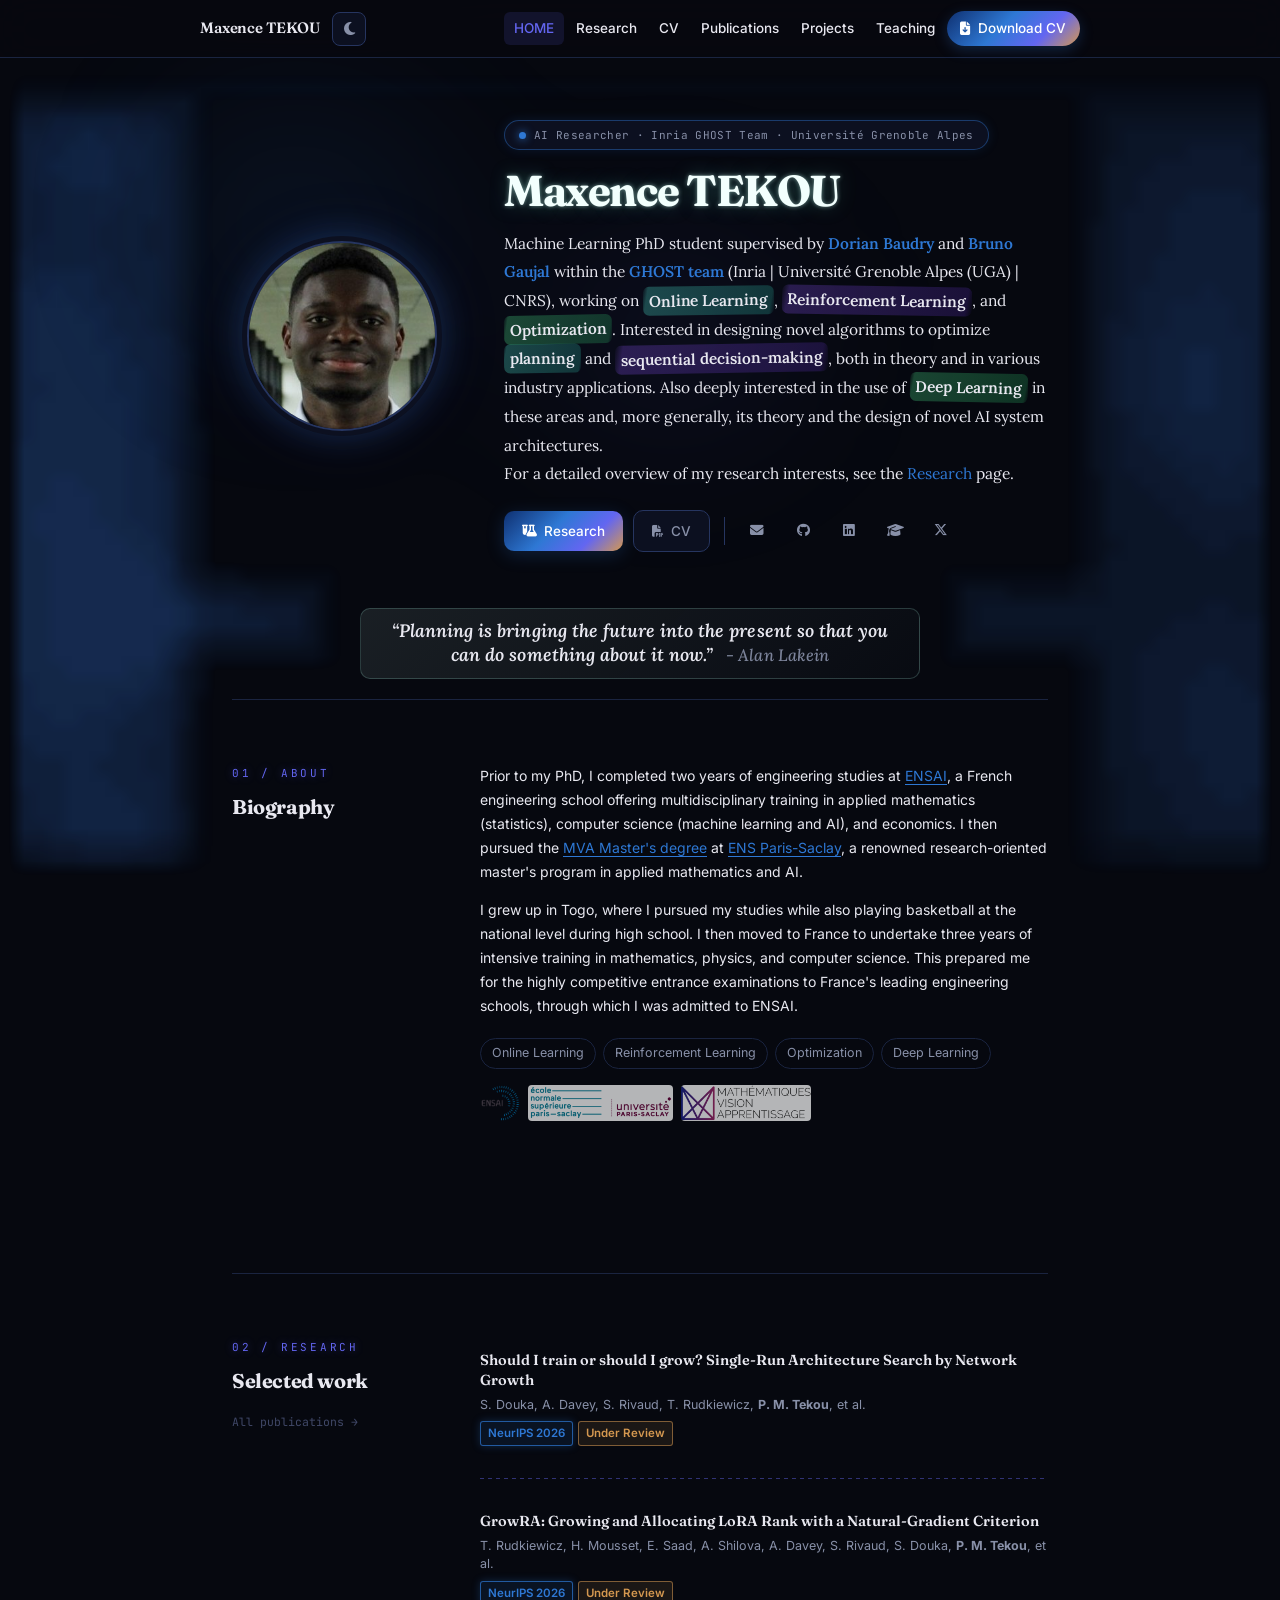
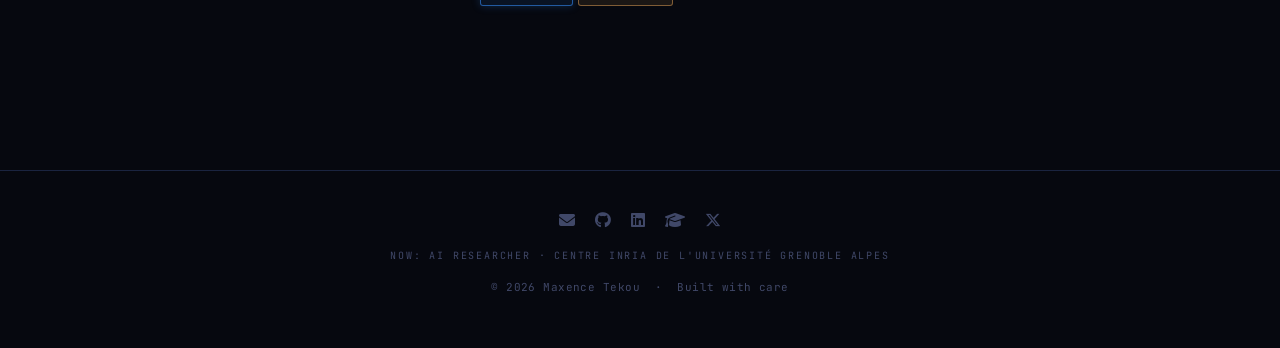
==== commit ea9a46fd: "update description for google indexation" ====
--- a/docs/index.html
+++ b/docs/index.html
@@ -12,10 +12,18 @@
   <meta name="viewport" content="width=device-width, initial-scale=1.0">
   <meta name="description" content="Maxence TEKOU - PhD student in Online Learning, Multi-Armed Bandits, Reinforcement Learning and Optimization">
   <meta name="author" content="Maxence TEKOU">
-  <meta property="og:title" content="Maxence TEKOU">
-  <meta property="og:description" content="PhD student in Online Learning, RL & Optimization.">
+  <meta property="og:site_name" content="Maxence TEKOU">
+  <meta property="og:title" content="Maxence TEKOU - Machine Learning PhD Student · Online Learning, Reinforcement Learning & Optimization">
+  <meta property="og:description" content="Machine Learning PhD student at Inria GHOST Team · Université Grenoble Alpes, working on Online Learning, Reinforcement Learning, and Optimization.">
   <meta property="og:type" content="website">
-  <title>Maxence TEKOU</title>
+  <meta property="og:url" content="https://maxencelebaron.github.io/">
+  <meta property="og:image" content="https://maxencelebaron.github.io/assets/photo_identite_pako_tekou.jpg">
+  <meta property="og:image:alt" content="Maxence TEKOU">
+  <meta name="twitter:card" content="summary_large_image">
+  <meta name="twitter:title" content="Maxence TEKOU - Machine Learning PhD Student · Online Learning, Reinforcement Learning & Optimization">
+  <meta name="twitter:description" content="Machine Learning PhD student at Inria GHOST Team · Université Grenoble Alpes, working on Online Learning, Reinforcement Learning, and Optimization.">
+  <meta name="twitter:image" content="https://maxencelebaron.github.io/assets/photo_identite_pako_tekou.jpg">
+  <title>Maxence TEKOU - Machine Learning PhD Student · Online Learning, Reinforcement Learning & Optimization · Inria</title>
 
   <link rel="preconnect" href="https://fonts.googleapis.com">
   <link rel="preconnect" href="https://fonts.gstatic.com" crossorigin>
@@ -49,7 +57,7 @@
     </div>
   </nav>
 
-  <div class="container">
+  <main class="container">
 
     <header>
       <div class="hero-grid">
@@ -188,7 +196,7 @@
     </section>
 
 
-  </div>
+  </main>
 
   <footer>
     <div class="footer-inner">
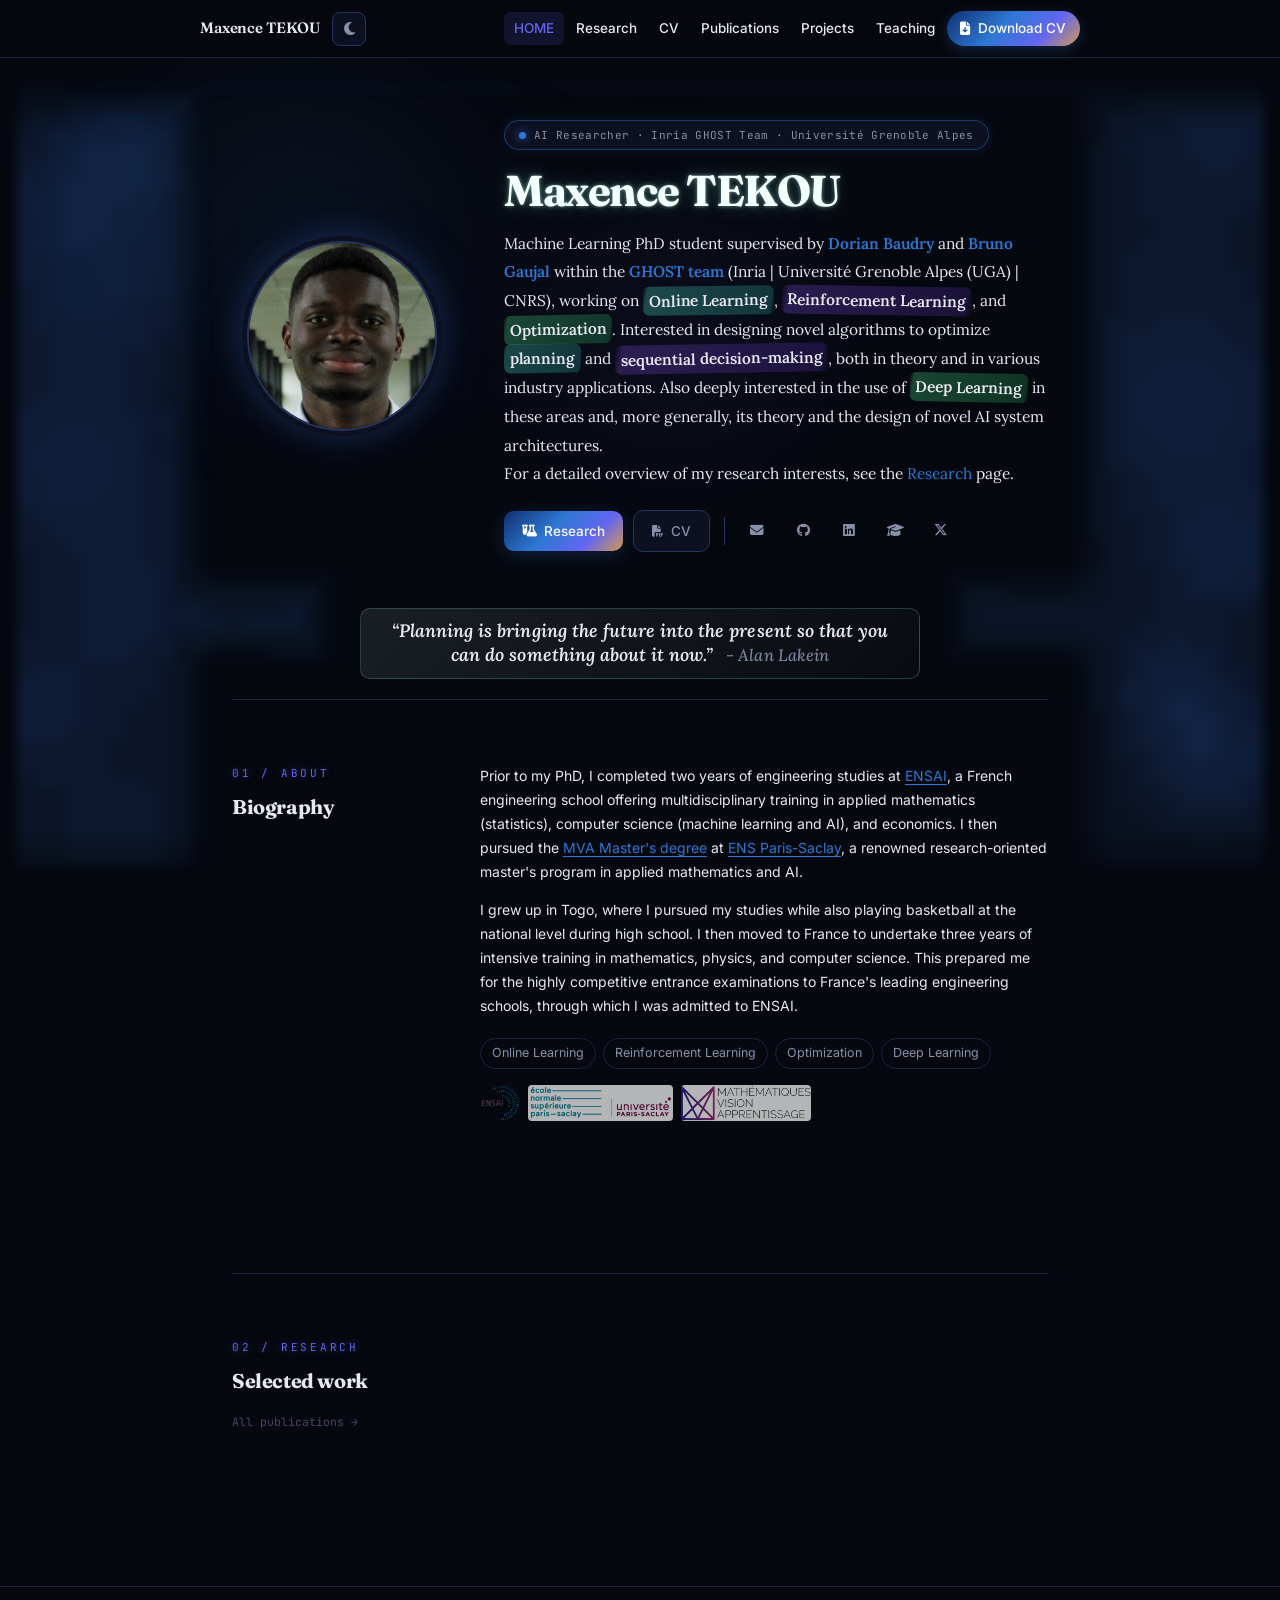
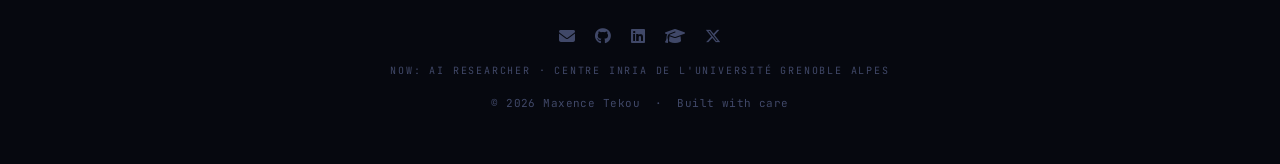
==== commit 9a957754: "fix: delete the neurips paper under review from the publication page" ====
--- a/docs/index.html
+++ b/docs/index.html
@@ -174,6 +174,7 @@
         <h2 class="home-section-title">Selected work</h2>
         <a href="publications.html" class="home-section-link">All publications →</a>
       </div>
+      <!-- NeurIPS 2026 submission –
       <div>
         <div class="home-pub reveal reveal-d1">
           <div class="home-pub-title">Should I train or should I grow? Single-Run Architecture Search by Network Growth</div>
@@ -193,6 +194,7 @@
           </div>
         </div>
       </div>
+      -->
     </section>
 
 
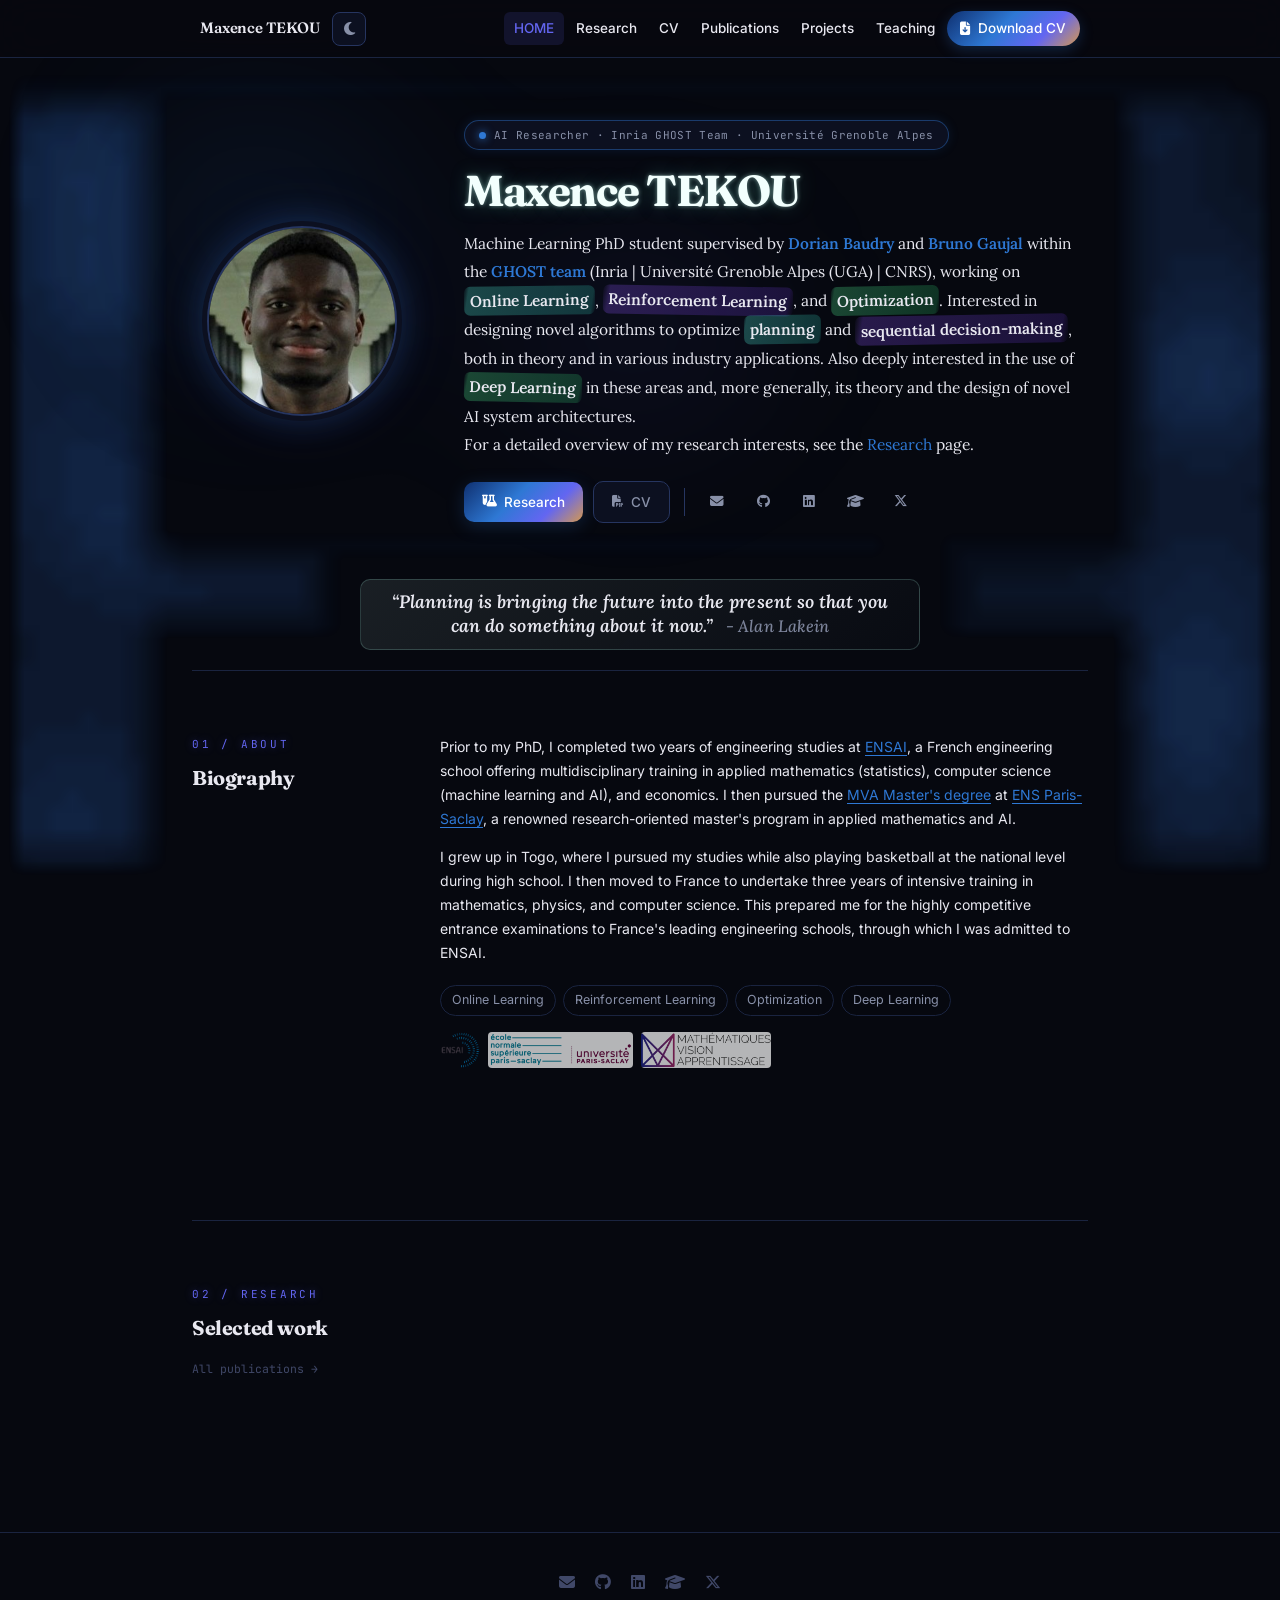
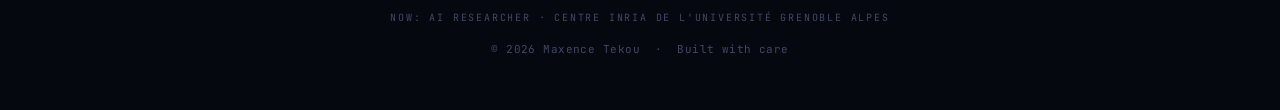
==== commit d1556363: "fix the style of the site on mobile" ====
--- a/docs/index.html
+++ b/docs/index.html
@@ -10,7 +10,7 @@
   </script>
   <meta charset="UTF-8">
   <meta name="viewport" content="width=device-width, initial-scale=1.0">
-  <meta name="description" content="Maxence TEKOU - PhD student in Online Learning, Multi-Armed Bandits, Reinforcement Learning and Optimization">
+  <meta name="description" content="Maxence TEKOU - CS PhD student in Online Learning, Reinforcement Learning, Optimization and Deep Learning">
   <meta name="author" content="Maxence TEKOU">
   <meta property="og:site_name" content="Maxence TEKOU">
   <meta property="og:title" content="Maxence TEKOU - Machine Learning PhD Student · Online Learning, Reinforcement Learning & Optimization">
@@ -55,6 +55,9 @@
       <a href="teaching.html">Teaching</a>
       <a href="CV_PakoMaxence_Tekou.pdf" target="_blank" class="nav-cta"><i class="fa-solid fa-file-arrow-down"></i> Download CV</a>
     </div>
+  <button id="hamburger" class="hamburger" aria-label="Menu" aria-expanded="false">
+    <i class="fa-solid fa-bars"></i>
+  </button>
   </nav>
 
   <main class="container">
--- a/docs/styles.css
+++ b/docs/styles.css
@@ -13,7 +13,7 @@
   --text-secondary:#8890a8;
   --text-faint:    #404868;
   --blue:          #2e78d4;
-  --orange:        #6366f1;
+  --accent:        #6366f1;
   --beige:         #d49850;
   --highlight:     rgba(99, 102, 241, 0.13);
   --grad: linear-gradient(135deg, #0f3070 0%, #2e78d4 42%, #6366f1 72%, #d49850 100%);
@@ -44,7 +44,7 @@
   transition: background var(--transition), color var(--transition);
 }
 a { color: var(--blue); text-decoration: none; transition: color var(--transition); }
-a:hover { color: var(--orange); }
+a:hover { color: var(--accent); }
 h1, h2, h3 {
   font-family: 'Fraunces Variable', 'Fraunces', Georgia, serif;
   letter-spacing: -0.02em;
@@ -141,7 +141,7 @@
   transition: color var(--transition), background-color var(--transition);
 }
 .nav-links a:hover { color: var(--text); background-color: var(--bg-surface-2); }
-.nav-links a.active { color: var(--orange); background-color: var(--highlight); }
+.nav-links a.active { color: var(--accent); background-color: var(--highlight); }
 .nav-links a:hover.nav-cta,
 .nav-links a.nav-cta:hover { background: var(--grad); background-color: transparent; color: #fff !important; }
 .nav-cta {
@@ -176,7 +176,7 @@
   transition: all var(--transition);
   flex-shrink: 0;
 }
-#theme-toggle:hover { border-color: var(--orange); color: var(--text); }
+#theme-toggle:hover { border-color: var(--accent); color: var(--text); }
 [data-theme="dark"]  #theme-toggle .icon-sun  { display: none; }
 [data-theme="dark"]  #theme-toggle .icon-moon { display: block; }
 [data-theme="light"] #theme-toggle .icon-moon { display: none; }
@@ -184,7 +184,7 @@
 
 /* ===== LAYOUT ===== */
 .container {
-  max-width: 880px;
+  max-width: 960px;
   margin: 0 auto;
   padding: 0 32px;
   position: relative;
@@ -420,7 +420,7 @@
   border: 1px solid var(--border-strong);
   color: var(--text-secondary) !important;
 }
-.btn-ghost:hover { border-color: var(--orange); color: var(--text) !important; background: var(--bg-surface-2); }
+.btn-ghost:hover { border-color: var(--accent); color: var(--text) !important; background: var(--bg-surface-2); }
 
 /* ===== BIO PROSE LINKS ===== */
 .item-description a {
@@ -495,7 +495,7 @@
   font-size: 11px;
   letter-spacing: 0.25em;
   text-transform: uppercase;
-  color: var(--orange);
+  color: var(--accent);
   margin-bottom: 8px;
 }
 [data-theme="dark"] .section-eyebrow { text-shadow: 0 0 8px rgba(99, 102, 241, 0.45); }
@@ -513,7 +513,7 @@
   color: var(--text-faint);
   transition: color var(--transition);
 }
-.home-section-link:hover { color: var(--orange); }
+.home-section-link:hover { color: var(--accent); }
 .home-pub { padding: 12px 0; }
 .home-pub-title {
   font-family: 'Fraunces Variable', 'Fraunces', Georgia, serif;
@@ -538,7 +538,7 @@
 }
 .home-exp-org {
   font-size: 13px;
-  color: var(--orange);
+  color: var(--accent);
   margin-bottom: 3px;
   display: flex;
   align-items: center;
@@ -554,6 +554,110 @@
 }
 @media (max-width: 700px) {
   .home-section { grid-template-columns: 1fr; gap: 20px; padding: 48px 0; }
+}
+
+/* ===== CV PAGE LAYOUT ===== */
+.cv-grid {
+  display: grid;
+  grid-template-columns: 1fr;
+  gap: 2.5rem;
+  padding-top: 80px;
+  align-items: start;
+}
+@media (min-width: 900px) {
+  .cv-grid {
+    grid-template-columns: 220px 1fr;
+    gap: 3.5rem;
+  }
+  .cv-aside {
+    position: sticky;
+    top: 72px;
+    align-self: start;
+  }
+  .cv-nav {
+    display: block !important;
+  }
+}
+.cv-aside h1 {
+  font-family: 'Fraunces Variable', 'Fraunces', Georgia, serif;
+  font-size: 24px;
+  font-weight: 700;
+  color: var(--text);
+  letter-spacing: -0.02em;
+  line-height: 1.2;
+  margin-bottom: 1.5rem;
+}
+.cv-info {
+  display: flex;
+  flex-direction: column;
+  gap: 0.75rem;
+  padding-bottom: 1.25rem;
+}
+.cv-info-row {
+  display: flex;
+  flex-direction: column;
+  gap: 2px;
+}
+.cv-info dt {
+  font-family: 'JetBrains Mono', monospace;
+  font-size: 10px;
+  letter-spacing: 0.15em;
+  text-transform: uppercase;
+  color: var(--text-faint);
+}
+.cv-info dd {
+  font-size: 13px;
+  color: var(--text);
+  line-height: 1.4;
+}
+.cv-info dd a {
+  color: var(--accent);
+  text-decoration: none;
+}
+.cv-info dd a:hover { text-decoration: underline; }
+.cv-nav {
+  display: none;
+  border-top: 1px solid var(--border);
+  padding-top: 1.25rem;
+  margin-top: 1.25rem;
+}
+.cv-nav ul {
+  list-style: none;
+  padding: 0;
+  margin: 0;
+  display: flex;
+  flex-direction: column;
+  gap: 0.5rem;
+}
+.cv-nav a {
+  display: flex;
+  align-items: baseline;
+  gap: 0.5rem;
+  font-size: 13px;
+  color: var(--text);
+  text-decoration: none;
+  transition: color var(--transition);
+  padding: 2px 0;
+}
+.cv-nav a { color: var(--accent); }
+.cv-nav a:hover { color: var(--accent); }
+.cv-nav .nav-label {
+  text-decoration: underline;
+  text-underline-offset: 2px;
+}
+.cv-nav .nav-num {
+  font-family: 'JetBrains Mono', monospace;
+  font-size: 10px;
+  color: var(--text-faint);
+  min-width: 1.8rem;
+}
+.cv-main > section + section {
+  margin-top: 3rem;
+  border-top: 1px solid var(--border);
+  padding-top: 2.5rem;
+}
+.cv-main > section:first-child {
+  padding-top: 0;
 }
 
 /* ===== PAGE HEADER (section pages) ===== */
@@ -584,7 +688,7 @@
   left: 0;
   width: 100%;
   height: 1px;
-  background: linear-gradient(90deg, transparent 0%, var(--orange) 50%, transparent 100%);
+  background: linear-gradient(90deg, transparent 0%, var(--accent) 50%, transparent 100%);
   background-size: 220% 100%;
   animation: title-shimmer 6s ease-in-out infinite;
 }
@@ -599,7 +703,7 @@
   font-size: 12px;
   letter-spacing: 0.25em;
   text-transform: uppercase;
-  color: var(--orange);
+  color: var(--accent);
   padding: 3px 9px;
   border-radius: 4px;
   background: rgba(99, 102, 241, 0.10);
@@ -654,15 +758,26 @@
   letter-spacing: 0.3px;
   white-space: nowrap;
 }
+.item-location {
+  font-size: 13px;
+  color: var(--text-secondary);
+  text-align: right;
+  margin-bottom: 2px;
+}
 .item-date.pending { color: var(--beige); }
 .item-subtitle {
   font-size: 13.5px;
-  color: var(--orange);
+  color: var(--accent);
   margin-bottom: 10px;
   font-weight: 500;
   display: flex;
   align-items: center;
   gap: 5px;
+}
+.item-subtitle a {
+  color: var(--accent);
+  text-decoration: underline;
+  text-underline-offset: 2px;
 }
 .item-description {
   color: var(--text);
@@ -675,7 +790,7 @@
   margin: 12px 0 0;
 }
 .item-description li {
-  border-left: 2px solid var(--orange);
+  border-left: 2px solid var(--accent);
   background: linear-gradient(to right, rgba(99, 102, 241, 0.06) 0%, transparent 60%);
   padding: 9px 0 9px 14px;
   margin: 6px 0;
@@ -689,6 +804,37 @@
 .item-description strong { color: var(--text); font-weight: 600; }
 .item-description li p { font-size: 14px; color: var(--text); line-height: 1.65; margin-top: 4px; }
 
+/* Lars-style dot bullets — education section only */
+.edu-list {
+  list-style: none;
+  padding-left: 0;
+  margin: 10px 0 0;
+  display: flex;
+  flex-direction: column;
+  gap: 6px;
+}
+.item-description ul.edu-list li {
+  display: flex;
+  gap: 8px;
+  font-size: 13.5px;
+  line-height: 1.6;
+  color: var(--text-secondary);
+  border-left: none;
+  background: none;
+  padding: 0;
+  margin: 0;
+}
+.item-description ul.edu-list li::before {
+  content: '';
+  display: block;
+  width: 4px;
+  height: 4px;
+  border-radius: 50%;
+  background: var(--accent);
+  flex-shrink: 0;
+  margin-top: 0.6em;
+}
+
 .bullet-lists-row {
   display: flex;
   gap: 64px;
@@ -709,14 +855,14 @@
   line-height: 0.7;
 }
 .item-description ul.bullet-list li::marker {
-  color: var(--orange);
+  color: var(--accent);
 }
 
 /* ===== DASHED DIVIDER ===== */
 .dashed-divider {
   margin: 20px 0;
   height: 1px;
-  background-image: linear-gradient(to right, var(--orange) 50%, transparent 50%);
+  background-image: linear-gradient(to right, var(--accent) 50%, transparent 50%);
   background-size: 8px 1px;
   background-repeat: repeat-x;
   opacity: 0.45;
@@ -759,7 +905,7 @@
 /* ===== SECTION H2 ICON ===== */
 section h2 i,
 .section-header h2 i {
-  color: var(--orange);
+  color: var(--accent);
 }
 [data-theme="dark"] section h2 i,
 [data-theme="dark"] .section-header h2 i {
@@ -781,7 +927,7 @@
   gap: 6px;
 }
 [data-theme="dark"] .skill-label i {
-  text-shadow: 0 0 8px var(--orange);
+  text-shadow: 0 0 8px var(--accent);
 }
 .tags { display: flex; flex-wrap: wrap; gap: 7px; }
 .tag {
@@ -794,7 +940,7 @@
   transition: all var(--transition);
   cursor: default;
 }
-.tag:hover { border-color: var(--orange); color: var(--orange); background: rgba(99, 102, 241, 0.06); }
+.tag:hover { border-color: var(--accent); color: var(--accent); background: rgba(99, 102, 241, 0.06); }
 
 /* ===== HIGHLIGHT (Lars-style animated) ===== */
 .hl {
@@ -912,7 +1058,7 @@
   font-size: 16px;
   transition: color var(--transition);
 }
-.footer-social-link:hover { color: var(--orange); }
+.footer-social-link:hover { color: var(--accent); }
 [data-theme="dark"] .footer-social-link:hover {
   text-shadow: 0 0 8px rgba(99, 102, 241, 0.45);
 }
@@ -942,6 +1088,24 @@
 .reveal-d1 { transition-delay: 0.1s; }
 .reveal-d2 { transition-delay: 0.2s; }
 .reveal-d3 { transition-delay: 0.3s; }
+
+/* ===== HAMBURGER BUTTON ===== */
+.hamburger {
+  display: none;
+  background: var(--bg-surface);
+  border: 1px solid var(--border-strong);
+  color: var(--text);
+  cursor: pointer;
+  width: 34px;
+  height: 34px;
+  border-radius: 8px;
+  font-size: 15px;
+  align-items: center;
+  justify-content: center;
+  flex-shrink: 0;
+  transition: all var(--transition);
+}
+.hamburger:hover { border-color: var(--accent); }
 
 /* ===== RESPONSIVE ===== */
 @media (max-width: 700px) {
@@ -957,6 +1121,32 @@
   .hero-title { font-size: 2rem; letter-spacing: -1px; }
   .hero-badge, .role-pill { margin-left: auto; margin-right: auto; }
   .hero-links { justify-content: center; }
-  .nav-links { display: none; }
   .item { padding: 18px; }
-}
+
+  .hamburger { display: flex; }
+
+  .nav-links {
+    display: none;
+    position: absolute;
+    top: 58px;
+    left: 0; right: 0;
+    flex-direction: column;
+    background: var(--bg-surface);
+    border-bottom: 1px solid var(--border);
+    padding: 8px 0;
+    gap: 0;
+    z-index: 499;
+  }
+  .nav-links.open { display: flex; }
+  .nav-links a {
+    padding: 11px 20px;
+    border-radius: 0;
+    font-size: 14px;
+    width: 100%;
+  }
+  .nav-cta {
+    margin: 8px 16px 4px;
+    width: calc(100% - 32px);
+    justify-content: center;
+  }
+}
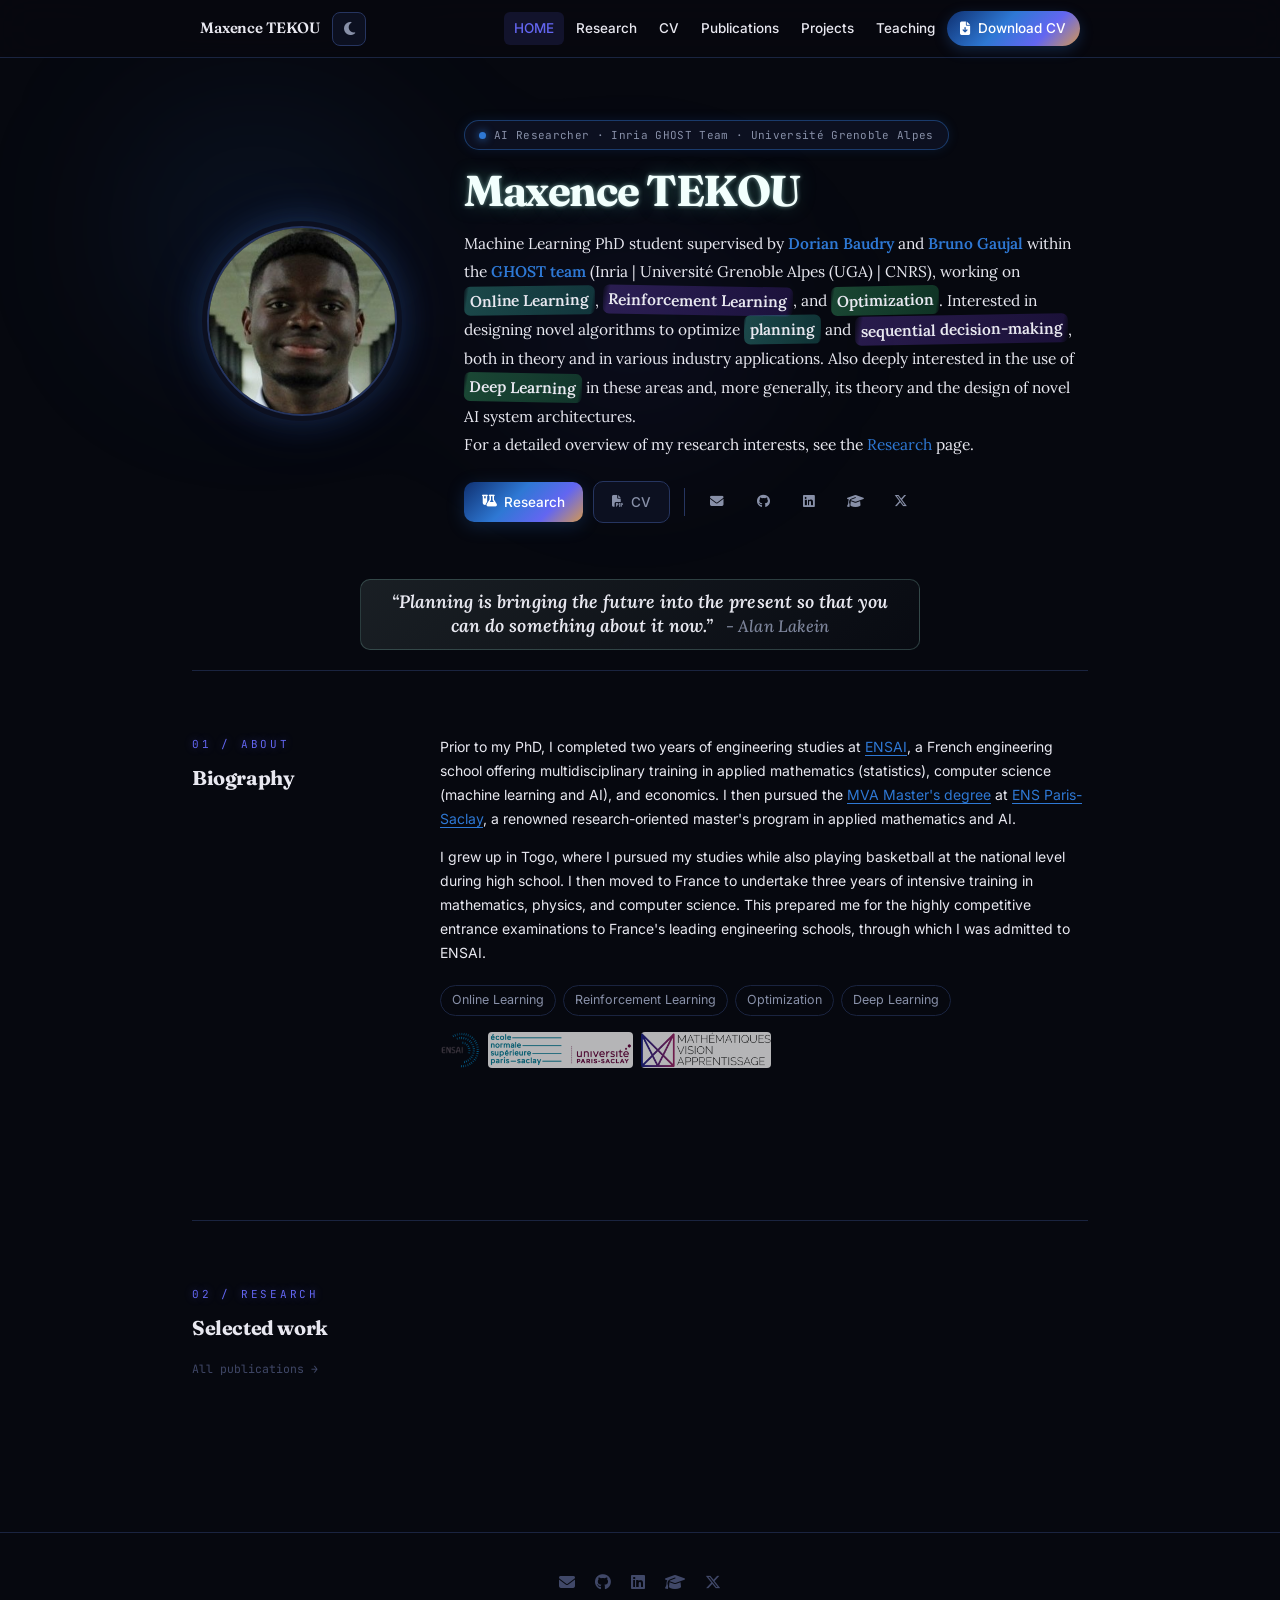
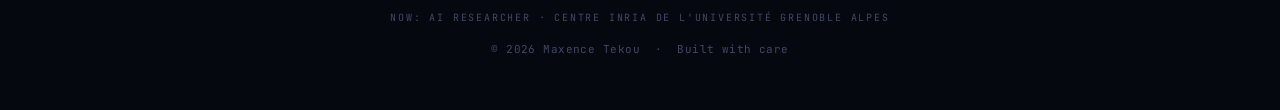
==== commit ad315a8c: "update my CV" ====
--- a/docs/index.html
+++ b/docs/index.html
@@ -35,7 +35,7 @@
 <body>
 
   <div id="progress-bar"></div>
-  <canvas id="bg-canvas"></canvas>
+  <!-- <canvas id="bg-canvas"></canvas> -->
 
   <nav class="topnav">
     <div class="nav-left">
@@ -217,7 +217,7 @@
     </div>
   </footer>
 
-  <script src="canvas.js"></script>
+  <!-- <script src="canvas.js"></script> -->
   <script src="shared.js"></script>
 </body>
 </html>
